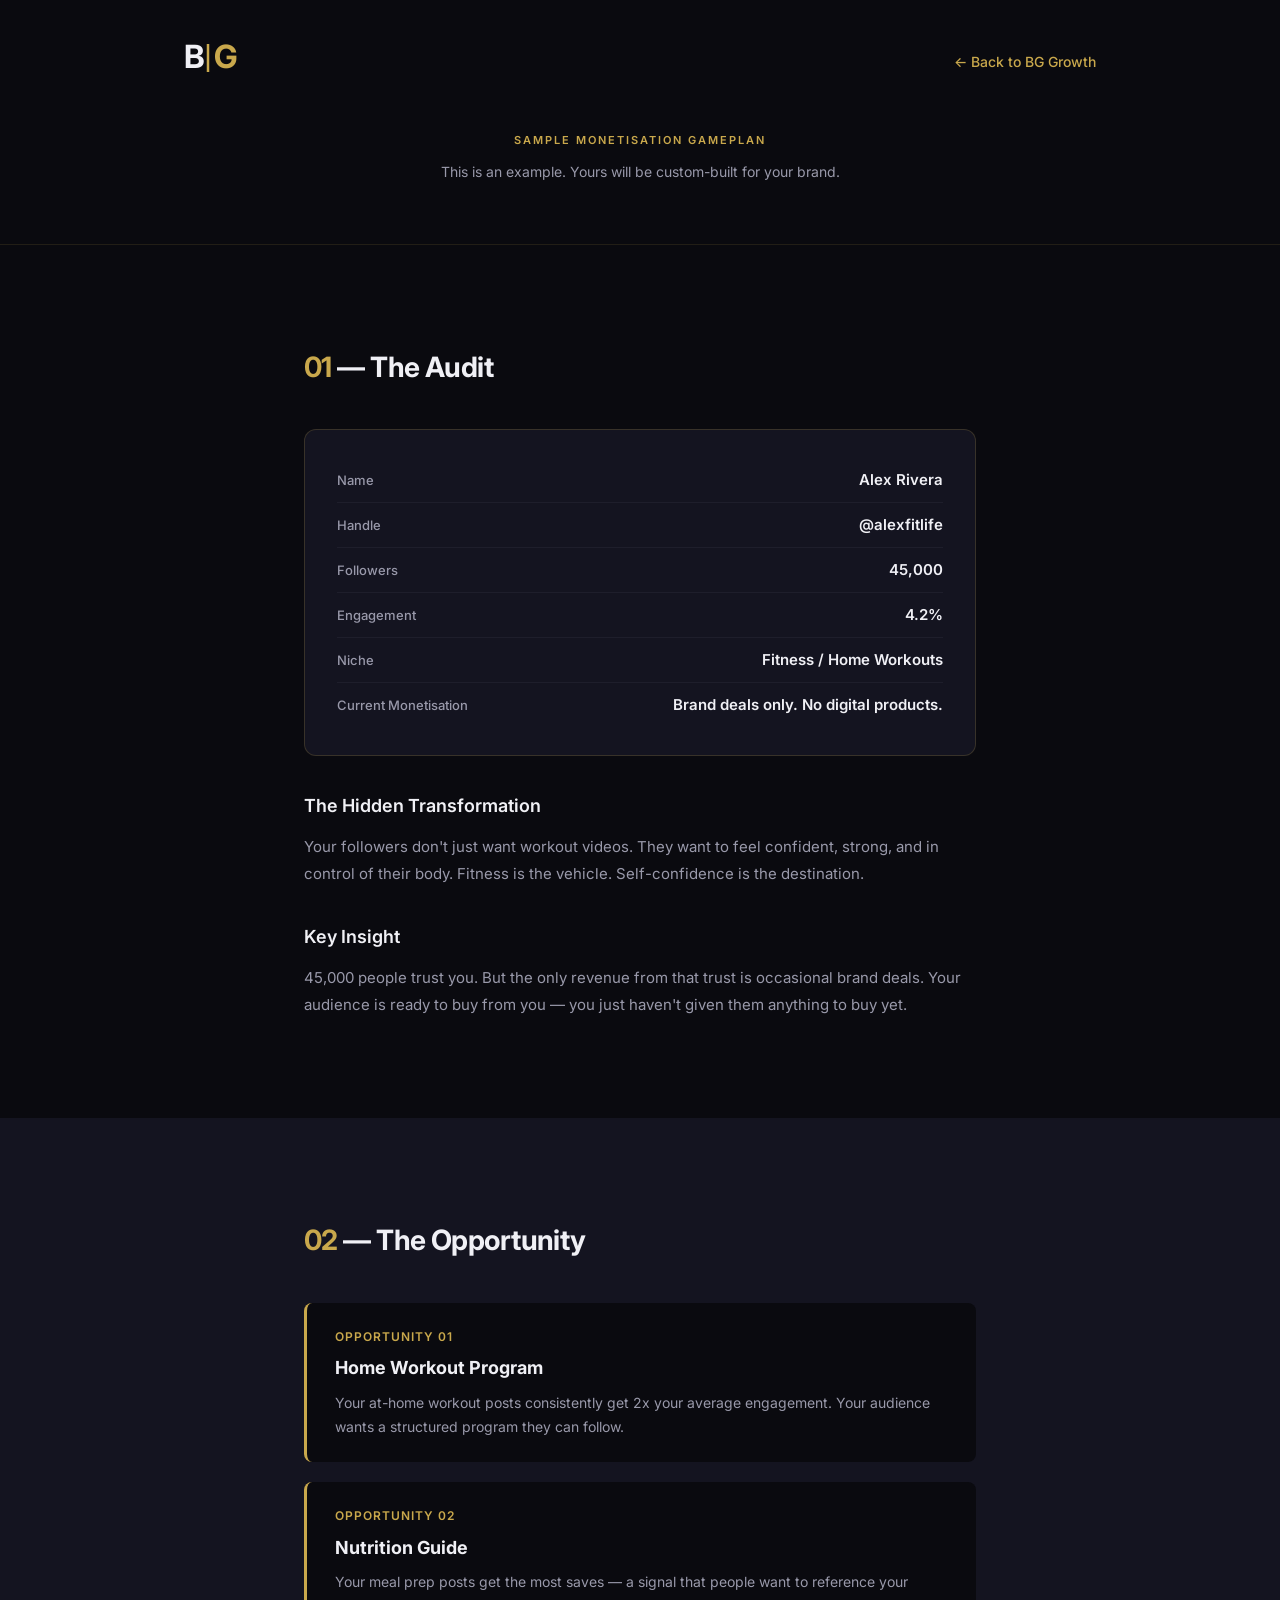
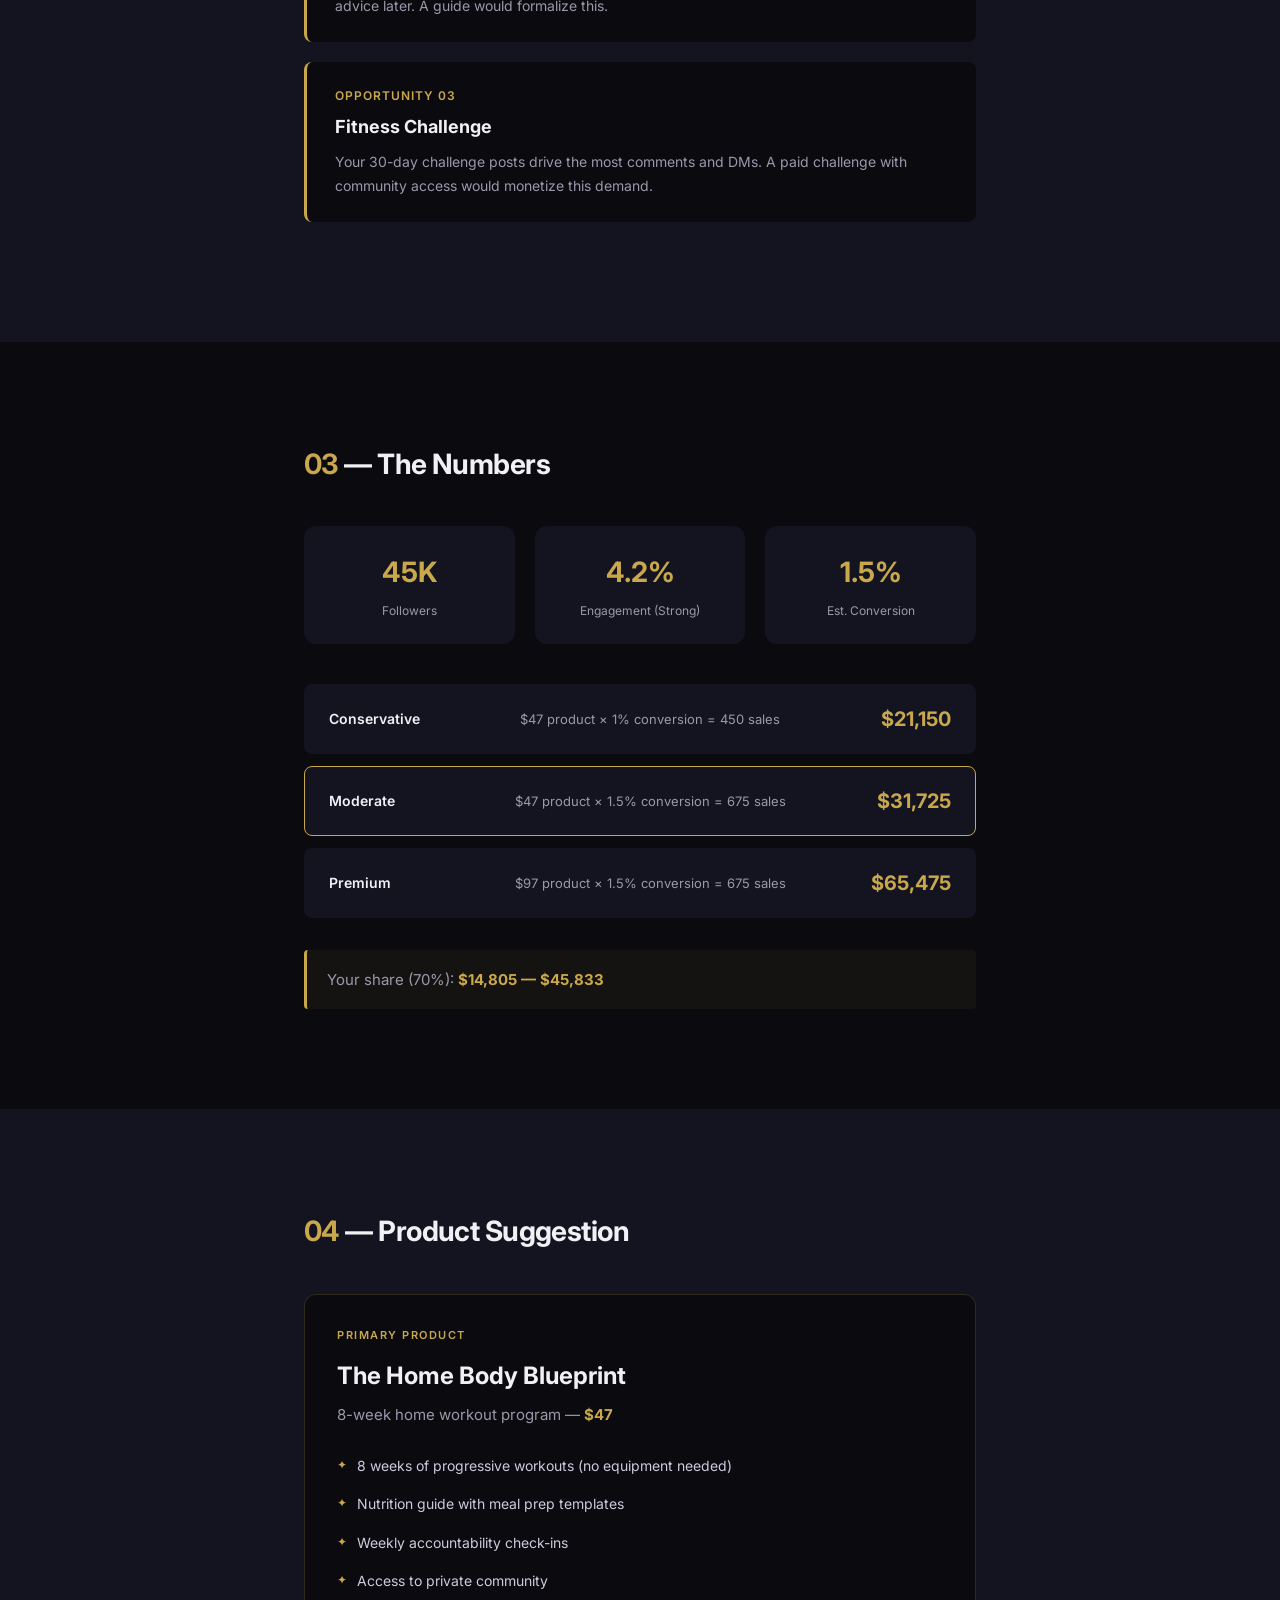
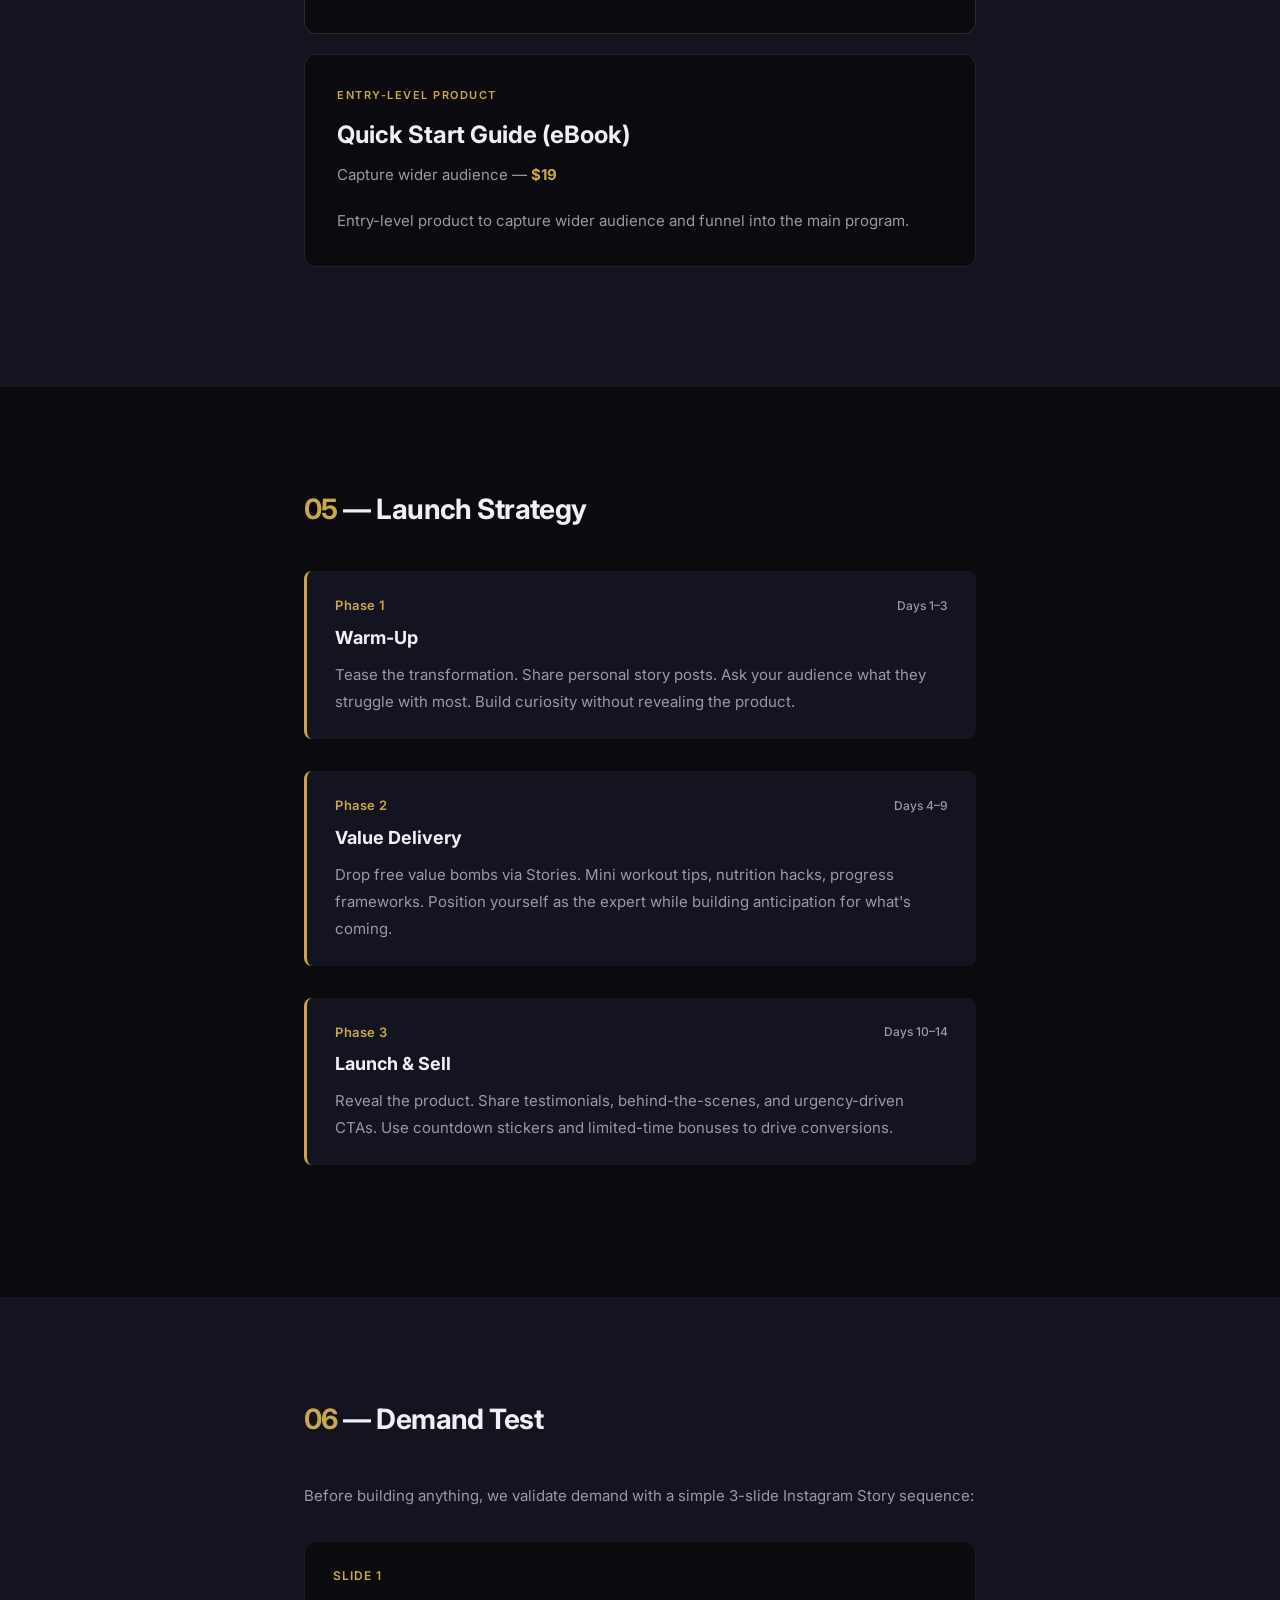
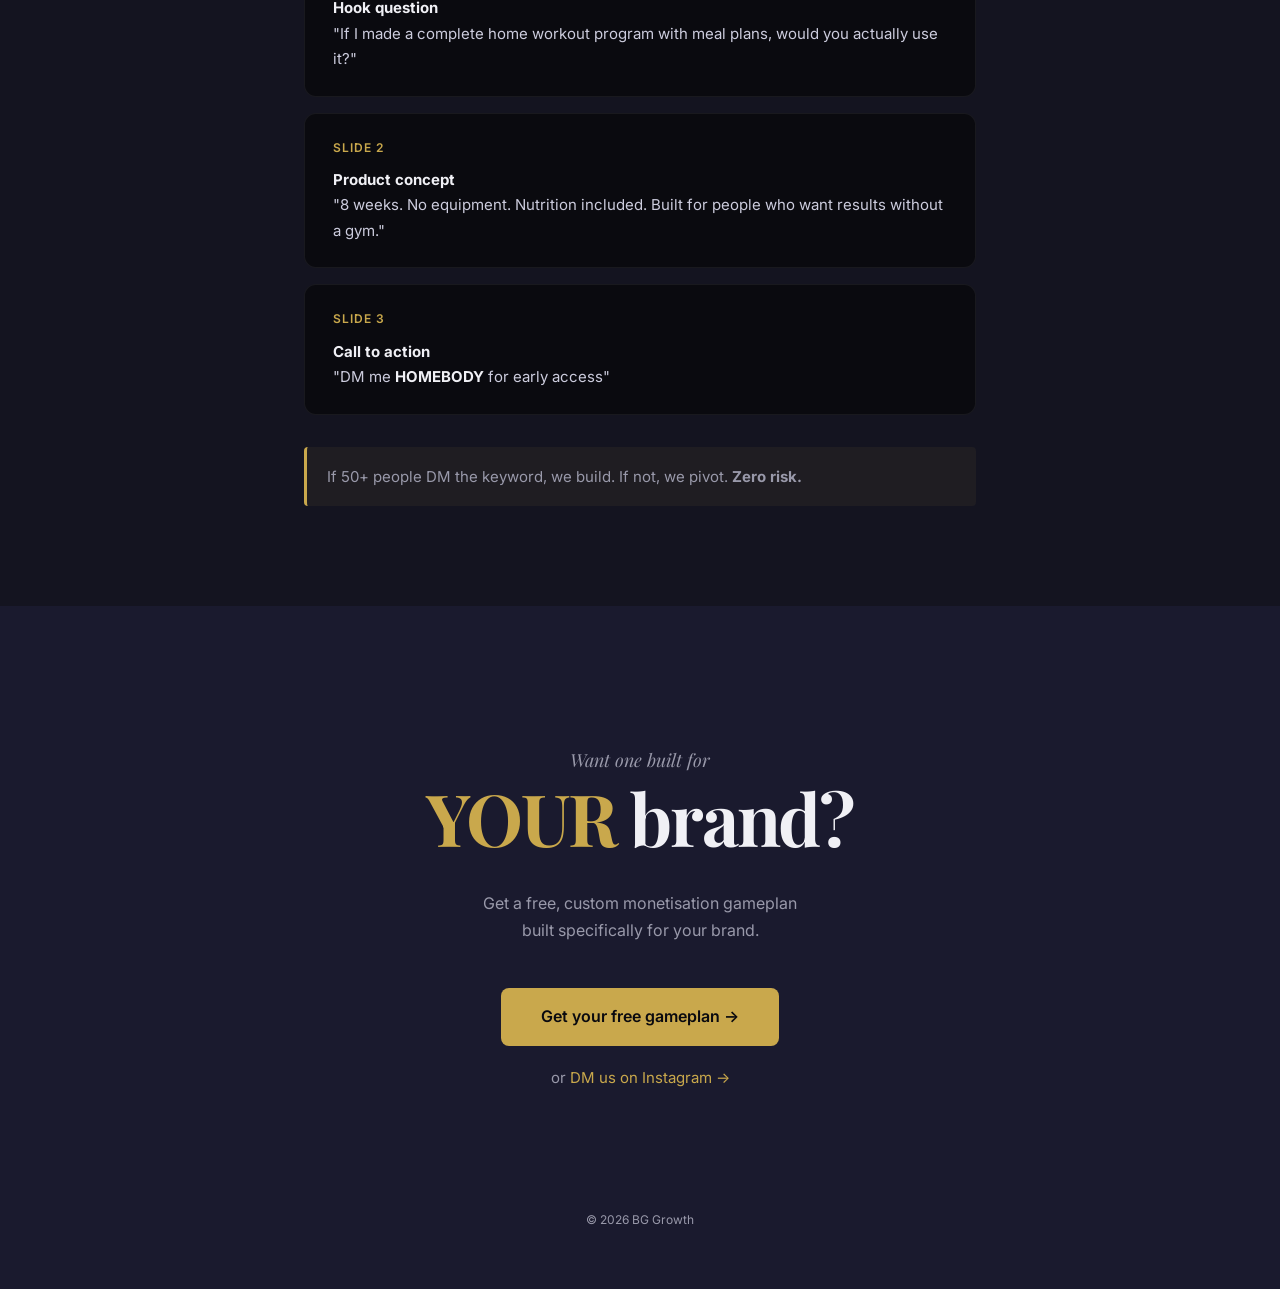
==== sample.html @ f201f413 "add sample gameplan page" ====
<!DOCTYPE html>
<html lang="en">
<head>
  <meta charset="UTF-8">
  <meta name="viewport" content="width=device-width, initial-scale=1.0">
  <meta name="description" content="Sample Monetisation Gameplan by BG Growth. See what a custom gameplan looks like before you request yours.">
  <title>Sample Gameplan — BG Growth</title>
  <link rel="preconnect" href="https://fonts.googleapis.com">
  <link rel="preconnect" href="https://fonts.gstatic.com" crossorigin>
  <link href="https://fonts.googleapis.com/css2?family=Inter:wght@400;500;600;700&family=Playfair+Display:ital,wght@0,400;0,700;1,400&display=swap" rel="stylesheet">
  <link rel="stylesheet" href="style.css">
  <link rel="stylesheet" href="sample.css">
</head>
<body>

  <!-- Header -->
  <header class="gp-header">
    <div class="container gp-header-inner">
      <div class="logo" aria-label="BG Growth logo">
        <svg width="60" height="36" viewBox="0 0 60 36" xmlns="http://www.w3.org/2000/svg">
          <text x="0" y="28" font-family="Inter, sans-serif" font-weight="700" font-size="32" fill="#F0F0F5">B</text>
          <line x1="24" y1="4" x2="24" y2="32" stroke="#C9A84C" stroke-width="2.5"/>
          <text x="30" y="28" font-family="Inter, sans-serif" font-weight="700" font-size="32" fill="#C9A84C">G</text>
        </svg>
      </div>
      <a href="index.html" class="gp-back-link">&larr; Back to BG Growth</a>
    </div>
    <div class="container container--center">
      <p class="gp-label">SAMPLE MONETISATION GAMEPLAN</p>
      <p class="gp-disclaimer">This is an example. Yours will be custom-built for your brand.</p>
    </div>
  </header>

  <!-- Section 1: The Audit -->
  <section class="gp-section">
    <div class="container container--narrow">
      <h2 class="gp-heading fade-in"><span class="gold">01</span> &mdash; The Audit</h2>

      <div class="gp-audit-card fade-in">
        <div class="gp-audit-row"><span class="gp-audit-label">Name</span><span class="gp-audit-value">Alex Rivera</span></div>
        <div class="gp-audit-row"><span class="gp-audit-label">Handle</span><span class="gp-audit-value gold">@alexfitlife</span></div>
        <div class="gp-audit-row"><span class="gp-audit-label">Followers</span><span class="gp-audit-value">45,000</span></div>
        <div class="gp-audit-row"><span class="gp-audit-label">Engagement</span><span class="gp-audit-value">4.2%</span></div>
        <div class="gp-audit-row"><span class="gp-audit-label">Niche</span><span class="gp-audit-value">Fitness / Home Workouts</span></div>
        <div class="gp-audit-row"><span class="gp-audit-label">Current Monetisation</span><span class="gp-audit-value">Brand deals only. No digital products.</span></div>
      </div>

      <h3 class="gp-subheading fade-in">The Hidden Transformation</h3>
      <p class="gp-text fade-in">Your followers don't just want workout videos. They want to feel confident, strong, and in control of their body. Fitness is the vehicle. Self-confidence is the destination.</p>

      <h3 class="gp-subheading fade-in">Key Insight</h3>
      <p class="gp-text fade-in">45,000 people trust you. But the only revenue from that trust is occasional brand deals. Your audience is ready to buy from you &mdash; you just haven't given them anything to buy yet.</p>
    </div>
  </section>

  <!-- Section 2: The Opportunity -->
  <section class="gp-section gp-section--alt">
    <div class="container container--narrow">
      <h2 class="gp-heading fade-in"><span class="gold">02</span> &mdash; The Opportunity</h2>

      <div class="gp-opp-card fade-in">
        <span class="gp-opp-num gold">Opportunity 01</span>
        <h4 class="gp-opp-title">Home Workout Program</h4>
        <p class="gp-opp-desc">Your at-home workout posts consistently get 2x your average engagement. Your audience wants a structured program they can follow.</p>
      </div>

      <div class="gp-opp-card fade-in">
        <span class="gp-opp-num gold">Opportunity 02</span>
        <h4 class="gp-opp-title">Nutrition Guide</h4>
        <p class="gp-opp-desc">Your meal prep posts get the most saves &mdash; a signal that people want to reference your advice later. A guide would formalize this.</p>
      </div>

      <div class="gp-opp-card fade-in">
        <span class="gp-opp-num gold">Opportunity 03</span>
        <h4 class="gp-opp-title">Fitness Challenge</h4>
        <p class="gp-opp-desc">Your 30-day challenge posts drive the most comments and DMs. A paid challenge with community access would monetize this demand.</p>
      </div>
    </div>
  </section>

  <!-- Section 3: The Numbers -->
  <section class="gp-section">
    <div class="container container--narrow">
      <h2 class="gp-heading fade-in"><span class="gold">03</span> &mdash; The Numbers</h2>

      <div class="gp-numbers-summary fade-in">
        <div class="gp-num-item">
          <span class="gp-num-big gold">45K</span>
          <span class="gp-num-label">Followers</span>
        </div>
        <div class="gp-num-item">
          <span class="gp-num-big gold">4.2%</span>
          <span class="gp-num-label">Engagement (Strong)</span>
        </div>
        <div class="gp-num-item">
          <span class="gp-num-big gold">1.5%</span>
          <span class="gp-num-label">Est. Conversion</span>
        </div>
      </div>

      <div class="gp-scenarios fade-in">
        <div class="gp-scenario">
          <span class="gp-scenario-label">Conservative</span>
          <p class="gp-scenario-detail">$47 product &times; 1% conversion = 450 sales</p>
          <span class="gp-scenario-total">$21,150</span>
        </div>
        <div class="gp-scenario gp-scenario--highlight">
          <span class="gp-scenario-label">Moderate</span>
          <p class="gp-scenario-detail">$47 product &times; 1.5% conversion = 675 sales</p>
          <span class="gp-scenario-total">$31,725</span>
        </div>
        <div class="gp-scenario">
          <span class="gp-scenario-label">Premium</span>
          <p class="gp-scenario-detail">$97 product &times; 1.5% conversion = 675 sales</p>
          <span class="gp-scenario-total">$65,475</span>
        </div>
      </div>

      <p class="gp-note fade-in">Your share (70%): <strong class="gold">$14,805 &mdash; $45,833</strong></p>
    </div>
  </section>

  <!-- Section 4: Product Suggestion -->
  <section class="gp-section gp-section--alt">
    <div class="container container--narrow">
      <h2 class="gp-heading fade-in"><span class="gold">04</span> &mdash; Product Suggestion</h2>

      <div class="gp-product-card fade-in">
        <span class="gp-product-tag">PRIMARY PRODUCT</span>
        <h3 class="gp-product-name">The Home Body Blueprint</h3>
        <p class="gp-product-meta">8-week home workout program &mdash; <strong class="gold">$47</strong></p>
        <ul class="gp-product-list">
          <li>8 weeks of progressive workouts (no equipment needed)</li>
          <li>Nutrition guide with meal prep templates</li>
          <li>Weekly accountability check-ins</li>
          <li>Access to private community</li>
        </ul>
      </div>

      <div class="gp-product-card gp-product-card--secondary fade-in">
        <span class="gp-product-tag">ENTRY-LEVEL PRODUCT</span>
        <h3 class="gp-product-name">Quick Start Guide (eBook)</h3>
        <p class="gp-product-meta">Capture wider audience &mdash; <strong class="gold">$19</strong></p>
        <p class="gp-text" style="margin-top:8px;">Entry-level product to capture wider audience and funnel into the main program.</p>
      </div>
    </div>
  </section>

  <!-- Section 5: Launch Strategy -->
  <section class="gp-section">
    <div class="container container--narrow">
      <h2 class="gp-heading fade-in"><span class="gold">05</span> &mdash; Launch Strategy</h2>

      <div class="gp-phase fade-in">
        <div class="gp-phase-header">
          <span class="gp-phase-num gold">Phase 1</span>
          <span class="gp-phase-days">Days 1&ndash;3</span>
        </div>
        <h4 class="gp-phase-title">Warm-Up</h4>
        <p class="gp-text">Tease the transformation. Share personal story posts. Ask your audience what they struggle with most. Build curiosity without revealing the product.</p>
      </div>

      <div class="gp-phase fade-in">
        <div class="gp-phase-header">
          <span class="gp-phase-num gold">Phase 2</span>
          <span class="gp-phase-days">Days 4&ndash;9</span>
        </div>
        <h4 class="gp-phase-title">Value Delivery</h4>
        <p class="gp-text">Drop free value bombs via Stories. Mini workout tips, nutrition hacks, progress frameworks. Position yourself as the expert while building anticipation for what's coming.</p>
      </div>

      <div class="gp-phase fade-in">
        <div class="gp-phase-header">
          <span class="gp-phase-num gold">Phase 3</span>
          <span class="gp-phase-days">Days 10&ndash;14</span>
        </div>
        <h4 class="gp-phase-title">Launch &amp; Sell</h4>
        <p class="gp-text">Reveal the product. Share testimonials, behind-the-scenes, and urgency-driven CTAs. Use countdown stickers and limited-time bonuses to drive conversions.</p>
      </div>
    </div>
  </section>

  <!-- Section 6: Demand Test -->
  <section class="gp-section gp-section--alt">
    <div class="container container--narrow">
      <h2 class="gp-heading fade-in"><span class="gold">06</span> &mdash; Demand Test</h2>

      <p class="gp-text fade-in" style="margin-bottom:32px;">Before building anything, we validate demand with a simple 3-slide Instagram Story sequence:</p>

      <div class="gp-slides fade-in">
        <div class="gp-slide">
          <span class="gp-slide-num gold">Slide 1</span>
          <p class="gp-slide-text"><strong>Hook question</strong><br>"If I made a complete home workout program with meal plans, would you actually use it?"</p>
        </div>
        <div class="gp-slide">
          <span class="gp-slide-num gold">Slide 2</span>
          <p class="gp-slide-text"><strong>Product concept</strong><br>"8 weeks. No equipment. Nutrition included. Built for people who want results without a gym."</p>
        </div>
        <div class="gp-slide">
          <span class="gp-slide-num gold">Slide 3</span>
          <p class="gp-slide-text"><strong>Call to action</strong><br>"DM me <strong class="gold">HOMEBODY</strong> for early access"</p>
        </div>
      </div>

      <p class="gp-note fade-in">If 50+ people DM the keyword, we build. If not, we pivot. <strong>Zero risk.</strong></p>
    </div>
  </section>

  <!-- Footer CTA -->
  <section class="final-cta" id="cta">
    <div class="container container--center">
      <p class="final-lead fade-in">Want one built for</p>
      <h2 class="final-headline fade-in"><span class="gold">YOUR</span> brand?</h2>
      <p class="final-sub fade-in">Get a free, custom monetisation gameplan<br>built specifically for your brand.</p>
      <a href="mailto:boss.growth67@gmail.com?subject=I%20want%20my%20free%20gameplan" class="btn fade-in">Get your free gameplan &rarr;</a>
      <p class="final-dm fade-in">or <a href="https://instagram.com/boss_growth67" target="_blank" rel="noopener">DM us on Instagram &rarr;</a></p>
      <footer class="footer">
        <p>&copy; 2026 BG Growth</p>
      </footer>
    </div>
  </section>

  <script src="script.js"></script>
</body>
</html>
---- style.css ----
/* ===== Reset & Base ===== */
*, *::before, *::after {
  margin: 0;
  padding: 0;
  box-sizing: border-box;
}

html {
  scroll-behavior: smooth;
  -webkit-text-size-adjust: 100%;
}

body {
  font-family: 'Inter', sans-serif;
  background: #0A0A0F;
  color: #F0F0F5;
  line-height: 1.6;
  -webkit-font-smoothing: antialiased;
  -moz-osx-font-smoothing: grayscale;
}

a {
  text-decoration: none;
  color: inherit;
}

ul {
  list-style: none;
}

/* ===== Serif heading font ===== */
.serif {
  font-family: 'Playfair Display', Georgia, 'Times New Roman', serif;
}

/* ===== Utility ===== */
.gold {
  color: #C9A84C;
}

.text-white {
  color: #F0F0F5;
}

.dim {
  color: #9999AA;
}

/* ===== Layout ===== */
.container {
  width: 100%;
  max-width: 960px;
  margin: 0 auto;
  padding: 0 24px;
}

.container--wide {
  max-width: 800px;
}

.container--narrow {
  max-width: 720px;
}

.container--center {
  text-align: center;
}

/* ===== Shared: Small label ===== */
.small-label {
  font-size: 13px;
  font-weight: 600;
  letter-spacing: 0.12em;
  text-transform: uppercase;
  color: #C9A84C;
  margin-bottom: 20px;
}

.small-label--center {
  text-align: center;
}

/* ===== Fade-in animation ===== */
.fade-in {
  opacity: 0;
  transform: translateY(18px);
  transition: opacity 0.65s ease, transform 0.65s ease;
}

.fade-in.visible {
  opacity: 1;
  transform: translateY(0);
}

/* Stagger siblings */
.fade-in:nth-child(2) { transition-delay: 0.07s; }
.fade-in:nth-child(3) { transition-delay: 0.14s; }
.fade-in:nth-child(4) { transition-delay: 0.21s; }
.fade-in:nth-child(5) { transition-delay: 0.28s; }
.fade-in:nth-child(6) { transition-delay: 0.35s; }
.fade-in:nth-child(7) { transition-delay: 0.42s; }

/* ===== Button ===== */
.btn {
  display: inline-block;
  background: #C9A84C;
  color: #0A0A0F;
  font-family: 'Inter', sans-serif;
  font-weight: 600;
  font-size: 16px;
  padding: 16px 40px;
  border-radius: 8px;
  transition: background 0.25s ease, transform 0.2s ease;
  cursor: pointer;
  border: none;
}

.btn:hover {
  background: #d4b65e;
  transform: translateY(-1px);
}

/* ========================================
   Section 1: Hero
   ======================================== */
.hero {
  background: #0A0A0F;
  padding: 60px 0 100px;
  min-height: 100svh;
  display: flex;
  align-items: center;
}

.logo {
  margin-bottom: 64px;
}

.hero-lead {
  font-family: 'Playfair Display', Georgia, serif;
  font-weight: 400;
  font-style: italic;
  font-size: 20px;
  color: #9999AA;
  margin-bottom: 4px;
  letter-spacing: 0.01em;
}

.hero-big {
  font-family: 'Playfair Display', Georgia, serif;
  font-weight: 700;
  font-size: clamp(72px, 12vw, 120px);
  line-height: 0.95;
  letter-spacing: -0.03em;
  margin-bottom: 48px;
}

.hero-sub {
  margin-bottom: 48px;
}

.hero-sub p {
  font-weight: 400;
  font-size: 17px;
  color: #9999AA;
  line-height: 2.2;
}

.hero-sub-highlight {
  display: flex;
  align-items: baseline;
  gap: 8px;
  margin-top: 4px;
}

.big-inline {
  font-family: 'Playfair Display', Georgia, serif;
  font-weight: 700;
  font-size: 44px;
  letter-spacing: -0.02em;
  line-height: 1;
}

.hero .btn {
  margin-bottom: 16px;
}

.hero-note {
  font-size: 13px;
  color: #9999AA;
  letter-spacing: 0.02em;
}

@media (max-width: 640px) {
  .hero {
    padding: 36px 0 60px;
  }
  .hero-lead {
    font-size: 15px;
  }
  .hero-big {
    margin-bottom: 36px;
  }
  .big-inline {
    font-size: 32px;
  }
}

/* ========================================
   Section 2: The Problem
   ======================================== */
.problem {
  background: #0A0A0F;
  padding: 140px 0;
}

.problem-lines {
  margin-top: 8px;
}

.problem-lines p {
  font-size: 17px;
  line-height: 2.4;
  max-width: 640px;
}

.problem-lines strong {
  font-weight: 600;
}

.problem-big {
  font-family: 'Playfair Display', Georgia, serif;
  font-size: clamp(28px, 4.5vw, 42px);
  font-weight: 700;
  color: #F0F0F5;
  line-height: 1.3;
  margin: 36px 0;
  letter-spacing: -0.01em;
}

.problem-punchline {
  margin-top: 40px;
}

.problem-punchline p {
  font-size: 17px;
  line-height: 2.2;
  color: #CCCCDD;
  max-width: 640px;
}

.problem-punchline strong {
  font-weight: 700;
}

.gold-line {
  width: 60px;
  height: 2px;
  background: #C9A84C;
  margin-top: 56px;
}

@media (max-width: 640px) {
  .problem {
    padding: 80px 0;
  }
}

/* ========================================
   Section 3: How It Works
   ======================================== */
.how {
  background: #141420;
  padding: 140px 0;
}

.steps {
  display: flex;
  flex-direction: column;
  gap: 80px;
  margin-top: 48px;
}

.step {
  display: grid;
  grid-template-columns: auto 1fr;
  gap: 40px;
  align-items: start;
}

.step-num {
  font-family: 'Playfair Display', Georgia, serif;
  font-weight: 700;
  font-size: clamp(80px, 14vw, 128px);
  color: #C9A84C;
  line-height: 0.85;
  letter-spacing: -0.05em;
  opacity: 0.3;
}

.step-content {
  padding-top: 12px;
  max-width: 480px;
}

.step-title {
  font-family: 'Playfair Display', Georgia, serif;
  font-weight: 700;
  font-size: clamp(22px, 3vw, 28px);
  margin-bottom: 16px;
  color: #F0F0F5;
  line-height: 1.25;
  letter-spacing: 0;
}

.step-desc {
  font-size: 15px;
  color: #9999AA;
  line-height: 1.75;
}

/* 70% highlight */
.how-highlight {
  display: flex;
  align-items: center;
  gap: 32px;
  margin-top: 96px;
  padding-top: 56px;
  border-top: 1px solid rgba(201, 168, 76, 0.12);
}

.highlight-block {
  display: flex;
  flex-direction: column;
  align-items: flex-start;
  flex-shrink: 0;
}

.highlight-big {
  font-family: 'Playfair Display', Georgia, serif;
  font-weight: 700;
  font-size: clamp(64px, 10vw, 96px);
  color: #C9A84C;
  line-height: 0.9;
  letter-spacing: -0.03em;
}

.highlight-label {
  font-size: 14px;
  font-weight: 600;
  text-transform: uppercase;
  letter-spacing: 0.1em;
  color: #C9A84C;
  opacity: 0.6;
  margin-top: 4px;
}

.highlight-detail {
  max-width: 320px;
}

.highlight-detail p {
  font-size: 16px;
  color: #9999AA;
  line-height: 1.7;
}

@media (max-width: 640px) {
  .how {
    padding: 80px 0;
  }
  .steps {
    gap: 56px;
  }
  .step {
    grid-template-columns: 1fr;
    gap: 8px;
  }
  .step-num {
    opacity: 0.2;
  }
  .step-content {
    padding-top: 0;
  }
  .how-highlight {
    flex-direction: column;
    gap: 16px;
    align-items: flex-start;
    margin-top: 64px;
    padding-top: 40px;
  }
}

/* ========================================
   Section 4: What You Get
   ======================================== */
.offer {
  background: #0A0A0F;
  padding: 140px 0;
}

.offer-heading {
  font-family: 'Playfair Display', Georgia, serif;
  font-weight: 700;
  font-size: clamp(28px, 4.5vw, 42px);
  line-height: 1.25;
  letter-spacing: -0.01em;
  margin-bottom: 56px;
}

.offer-grid {
  display: grid;
  grid-template-columns: 1fr 1fr;
  gap: 40px 56px;
}

.offer-item {
  display: flex;
  flex-direction: column;
  gap: 6px;
}

.offer-num {
  font-family: 'Playfair Display', Georgia, serif;
  font-weight: 400;
  font-size: 32px;
  letter-spacing: -0.02em;
  line-height: 1;
  opacity: 0.35;
  margin-bottom: 4px;
}

.offer-item-title {
  display: block;
  font-weight: 600;
  font-size: 17px;
  color: #F0F0F5;
}

.offer-item-desc {
  display: block;
  font-size: 14px;
  color: #9999AA;
  line-height: 1.5;
}

.offer-note {
  font-family: 'Playfair Display', Georgia, serif;
  margin-top: 56px;
  font-style: italic;
  font-size: 16px;
  color: #9999AA;
}

@media (max-width: 640px) {
  .offer {
    padding: 80px 0;
  }
  .offer-grid {
    grid-template-columns: 1fr;
    gap: 32px;
  }
}

/* ========================================
   Section 4.5: Sample Gameplan
   ======================================== */
.sample {
  background: #1A1A2E;
  padding: 140px 0;
}

.sample-heading {
  font-family: 'Inter', sans-serif;
  font-weight: 700;
  font-size: 32px;
  color: #F0F0F5;
  margin-bottom: 12px;
}

.sample-sub {
  font-family: 'Inter', sans-serif;
  font-weight: 400;
  font-size: 16px;
  color: #CCCCDD;
  margin-bottom: 48px;
}

.sample-card {
  background: #0A0A0F;
  border: 1px solid #C9A84C;
  border-radius: 12px;
  padding: 40px;
  max-width: 400px;
  margin: 0 auto 48px;
  box-shadow: 0 20px 60px rgba(0, 0, 0, 0.5);
  transition: transform 0.3s ease;
}

.sample-card:hover {
  transform: scale(1.02);
}

.sample-card-label {
  display: block;
  font-family: 'Inter', sans-serif;
  font-weight: 600;
  font-size: 11px;
  color: #C9A84C;
  letter-spacing: 2px;
  text-align: center;
}

.sample-card-line {
  width: 60px;
  height: 1px;
  background: #C9A84C;
  margin: 16px auto;
}

.sample-card-name {
  font-family: 'Inter', sans-serif;
  font-weight: 700;
  font-size: 28px;
  color: #F0F0F5;
  text-align: center;
  margin-bottom: 4px;
}

.sample-card-handle {
  font-family: 'Inter', sans-serif;
  font-weight: 400;
  font-size: 16px;
  color: #C9A84C;
  text-align: center;
  margin-bottom: 32px;
}

.sample-card-stats {
  display: flex;
  justify-content: space-between;
}

.sample-stat {
  display: flex;
  flex-direction: column;
  align-items: center;
}

.sample-stat-num {
  font-family: 'Inter', sans-serif;
  font-weight: 700;
  font-size: 22px;
  color: #C9A84C;
}

.sample-stat-label {
  font-family: 'Inter', sans-serif;
  font-weight: 400;
  font-size: 10px;
  color: #9999AA;
  margin-top: 4px;
}

.sample-list {
  max-width: 400px;
  margin: 0 auto;
  text-align: left;
}

.sample-list-heading {
  font-family: 'Inter', sans-serif;
  font-weight: 600;
  font-size: 18px;
  color: #F0F0F5;
  margin-bottom: 12px;
}

.sample-list-item {
  font-family: 'Inter', sans-serif;
  font-weight: 400;
  font-size: 14px;
  color: #CCCCDD;
  line-height: 2.0;
}

@media (max-width: 640px) {
  .sample {
    padding: 80px 0;
  }
  .sample-card {
    max-width: 100%;
  }
}

/* ========================================
   Section 5: FAQ
   ======================================== */
.faq {
  background: #141420;
  padding: 140px 0;
}

.faq-heading {
  font-family: 'Playfair Display', Georgia, serif;
  font-weight: 700;
  font-size: clamp(28px, 4.5vw, 42px);
  line-height: 1.25;
  letter-spacing: -0.01em;
  text-align: center;
  margin-bottom: 8px;
}

.accordion {
  margin-top: 48px;
}

.accordion-item {
  border-bottom: 1px solid rgba(153, 153, 170, 0.12);
}

.accordion-item:first-child {
  border-top: 1px solid rgba(153, 153, 170, 0.12);
}

.accordion-trigger {
  width: 100%;
  display: flex;
  justify-content: space-between;
  align-items: center;
  background: none;
  border: none;
  color: #F0F0F5;
  font-family: 'Inter', sans-serif;
  font-size: 17px;
  font-weight: 600;
  padding: 28px 0;
  cursor: pointer;
  text-align: left;
  gap: 16px;
}

.accordion-icon {
  color: #C9A84C;
  font-size: 22px;
  font-weight: 400;
  flex-shrink: 0;
  transition: transform 0.3s ease;
}

.accordion-trigger[aria-expanded="true"] .accordion-icon {
  transform: rotate(45deg);
}

.accordion-panel {
  overflow: hidden;
  transition: max-height 0.35s ease, padding 0.35s ease;
  max-height: 0;
  padding-bottom: 0;
}

.accordion-panel[hidden] {
  display: block;
  max-height: 0;
  padding-bottom: 0;
}

.accordion-panel.open {
  max-height: 200px;
  padding-bottom: 24px;
}

.accordion-panel p {
  color: #9999AA;
  font-size: 15px;
  line-height: 1.8;
}

@media (max-width: 640px) {
  .faq {
    padding: 80px 0;
  }
}

/* ========================================
   Section 6: Final CTA
   ======================================== */
.final-cta {
  background: #1A1A2E;
  padding: 140px 0 60px;
}

.final-lead {
  font-family: 'Playfair Display', Georgia, serif;
  font-style: italic;
  font-size: 18px;
  color: #9999AA;
  margin-bottom: 4px;
}

.final-headline {
  font-family: 'Playfair Display', Georgia, serif;
  font-weight: 700;
  font-size: clamp(40px, 7vw, 72px);
  line-height: 1.1;
  letter-spacing: -0.03em;
  max-width: 640px;
  margin: 0 auto 32px;
}

.final-sub {
  font-size: 16px;
  color: #9999AA;
  margin-bottom: 44px;
  line-height: 1.7;
}

.final-cta .btn {
  margin-bottom: 20px;
}

.final-dm {
  font-size: 15px;
  color: #9999AA;
  margin-bottom: 120px;
}

.final-dm a {
  color: #C9A84C;
  transition: color 0.2s ease;
}

.final-dm a:hover {
  color: #d4b65e;
}

.footer p {
  font-size: 12px;
  color: #9999AA;
}

@media (max-width: 640px) {
  .final-cta {
    padding: 80px 0 40px;
  }
  .final-dm {
    margin-bottom: 64px;
  }
}
---- sample.css ----
/* ========================================
   Sample Gameplan Page Styles
   ======================================== */

/* ===== Header ===== */
.gp-header {
  background: #0A0A0F;
  padding: 40px 0 60px;
  border-bottom: 1px solid rgba(201, 168, 76, 0.12);
}

.gp-header .logo {
  margin-bottom: 0;
}

.gp-header-inner {
  display: flex;
  justify-content: space-between;
  align-items: center;
  margin-bottom: 48px;
}

.gp-back-link {
  font-size: 14px;
  font-weight: 500;
  color: #C9A84C;
  transition: color 0.2s ease;
}

.gp-back-link:hover {
  color: #d4b65e;
}

.gp-label {
  font-family: 'Inter', sans-serif;
  font-weight: 600;
  font-size: 11px;
  color: #C9A84C;
  letter-spacing: 2px;
  margin-bottom: 12px;
}

.gp-disclaimer {
  font-family: 'Inter', sans-serif;
  font-weight: 400;
  font-size: 14px;
  color: #9999AA;
}

/* ===== Sections ===== */
.gp-section {
  background: #0A0A0F;
  padding: 100px 0;
}

.gp-section--alt {
  background: #141420;
}

.gp-heading {
  font-family: 'Inter', sans-serif;
  font-weight: 700;
  font-size: 28px;
  color: #F0F0F5;
  margin-bottom: 40px;
  letter-spacing: -0.02em;
}

.gp-subheading {
  font-family: 'Inter', sans-serif;
  font-weight: 600;
  font-size: 18px;
  color: #F0F0F5;
  margin-top: 36px;
  margin-bottom: 12px;
}

.gp-text {
  font-size: 15px;
  color: #9999AA;
  line-height: 1.8;
}

.gp-note {
  font-size: 15px;
  color: #9999AA;
  line-height: 1.8;
  margin-top: 32px;
  padding: 16px 20px;
  background: rgba(201, 168, 76, 0.06);
  border-left: 3px solid #C9A84C;
  border-radius: 4px;
}

/* ===== Audit Card ===== */
.gp-audit-card {
  background: #141420;
  border: 1px solid rgba(201, 168, 76, 0.2);
  border-radius: 12px;
  padding: 28px 32px;
  margin-bottom: 8px;
}

.gp-section--alt .gp-audit-card {
  background: #0A0A0F;
}

.gp-audit-row {
  display: flex;
  justify-content: space-between;
  align-items: baseline;
  padding: 10px 0;
  border-bottom: 1px solid rgba(153, 153, 170, 0.08);
}

.gp-audit-row:last-child {
  border-bottom: none;
}

.gp-audit-label {
  font-size: 13px;
  font-weight: 500;
  color: #9999AA;
  flex-shrink: 0;
  margin-right: 16px;
}

.gp-audit-value {
  font-size: 15px;
  font-weight: 600;
  color: #F0F0F5;
  text-align: right;
}

/* ===== Opportunity Cards ===== */
.gp-opp-card {
  background: #0A0A0F;
  border-left: 3px solid #C9A84C;
  border-radius: 8px;
  padding: 24px 28px;
  margin-bottom: 20px;
}

.gp-section:not(.gp-section--alt) .gp-opp-card {
  background: #141420;
}

.gp-opp-num {
  font-size: 12px;
  font-weight: 600;
  letter-spacing: 1px;
  text-transform: uppercase;
  display: block;
  margin-bottom: 8px;
}

.gp-opp-title {
  font-size: 18px;
  font-weight: 700;
  color: #F0F0F5;
  margin-bottom: 8px;
}

.gp-opp-desc {
  font-size: 14px;
  color: #9999AA;
  line-height: 1.7;
}

/* ===== Numbers ===== */
.gp-numbers-summary {
  display: flex;
  justify-content: space-between;
  gap: 20px;
  margin-bottom: 40px;
}

.gp-num-item {
  display: flex;
  flex-direction: column;
  align-items: center;
  flex: 1;
  background: #141420;
  border-radius: 12px;
  padding: 24px 16px;
}

.gp-section--alt .gp-num-item {
  background: #0A0A0F;
}

.gp-num-big {
  font-family: 'Inter', sans-serif;
  font-weight: 700;
  font-size: 28px;
}

.gp-num-label {
  font-size: 12px;
  color: #9999AA;
  margin-top: 6px;
  text-align: center;
}

.gp-scenarios {
  display: flex;
  flex-direction: column;
  gap: 12px;
}

.gp-scenario {
  display: flex;
  align-items: center;
  justify-content: space-between;
  background: #141420;
  border-radius: 8px;
  padding: 18px 24px;
  border: 1px solid transparent;
}

.gp-section--alt .gp-scenario {
  background: #0A0A0F;
}

.gp-scenario--highlight {
  border-color: #C9A84C;
}

.gp-scenario-label {
  font-size: 14px;
  font-weight: 600;
  color: #F0F0F5;
  min-width: 110px;
}

.gp-scenario-detail {
  font-size: 13px;
  color: #9999AA;
  flex: 1;
  text-align: center;
}

.gp-scenario-total {
  font-size: 20px;
  font-weight: 700;
  color: #C9A84C;
  min-width: 90px;
  text-align: right;
}

/* ===== Product Card ===== */
.gp-product-card {
  background: #0A0A0F;
  border: 1px solid rgba(201, 168, 76, 0.2);
  border-radius: 12px;
  padding: 32px;
  margin-bottom: 20px;
}

.gp-section:not(.gp-section--alt) .gp-product-card {
  background: #141420;
}

.gp-product-card--secondary {
  border-color: rgba(153, 153, 170, 0.15);
}

.gp-product-tag {
  font-size: 11px;
  font-weight: 600;
  letter-spacing: 1.5px;
  color: #C9A84C;
  display: block;
  margin-bottom: 12px;
}

.gp-product-name {
  font-size: 24px;
  font-weight: 700;
  color: #F0F0F5;
  margin-bottom: 8px;
}

.gp-product-meta {
  font-size: 15px;
  color: #9999AA;
  margin-bottom: 20px;
}

.gp-product-list {
  list-style: none;
  padding: 0;
}

.gp-product-list li {
  font-size: 14px;
  color: #CCCCDD;
  padding: 8px 0;
  padding-left: 20px;
  position: relative;
  line-height: 1.6;
}

.gp-product-list li::before {
  content: "\2726";
  color: #C9A84C;
  position: absolute;
  left: 0;
  font-size: 12px;
}

/* ===== Launch Phases ===== */
.gp-phase {
  margin-bottom: 32px;
  padding: 24px 28px;
  background: #141420;
  border-radius: 8px;
  border-left: 3px solid #C9A84C;
}

.gp-section--alt .gp-phase {
  background: #0A0A0F;
}

.gp-phase-header {
  display: flex;
  justify-content: space-between;
  align-items: center;
  margin-bottom: 8px;
}

.gp-phase-num {
  font-size: 13px;
  font-weight: 600;
  letter-spacing: 0.5px;
}

.gp-phase-days {
  font-size: 12px;
  color: #9999AA;
  font-weight: 500;
}

.gp-phase-title {
  font-size: 18px;
  font-weight: 700;
  color: #F0F0F5;
  margin-bottom: 8px;
}

/* ===== Demand Test Slides ===== */
.gp-slides {
  display: flex;
  flex-direction: column;
  gap: 16px;
  margin-bottom: 8px;
}

.gp-slide {
  background: #141420;
  border-radius: 12px;
  padding: 24px 28px;
  border: 1px solid rgba(153, 153, 170, 0.1);
}

.gp-section--alt .gp-slide {
  background: #0A0A0F;
}

.gp-slide-num {
  font-size: 12px;
  font-weight: 600;
  letter-spacing: 1px;
  text-transform: uppercase;
  display: block;
  margin-bottom: 10px;
}

.gp-slide-text {
  font-size: 15px;
  color: #CCCCDD;
  line-height: 1.7;
}

.gp-slide-text strong {
  color: #F0F0F5;
}

/* ===== Responsive ===== */
@media (max-width: 640px) {
  .gp-header {
    padding: 24px 0 40px;
  }

  .gp-header-inner {
    margin-bottom: 32px;
  }

  .gp-section {
    padding: 64px 0;
  }

  .gp-heading {
    font-size: 22px;
  }

  .gp-audit-card {
    padding: 20px;
  }

  .gp-audit-row {
    flex-direction: column;
    gap: 2px;
  }

  .gp-audit-value {
    text-align: left;
  }

  .gp-numbers-summary {
    flex-direction: column;
  }

  .gp-scenario {
    flex-direction: column;
    align-items: flex-start;
    gap: 4px;
    padding: 16px 20px;
  }

  .gp-scenario-detail {
    text-align: left;
  }

  .gp-scenario-total {
    text-align: left;
  }

  .gp-product-card {
    padding: 24px 20px;
  }

  .gp-product-name {
    font-size: 20px;
  }
}
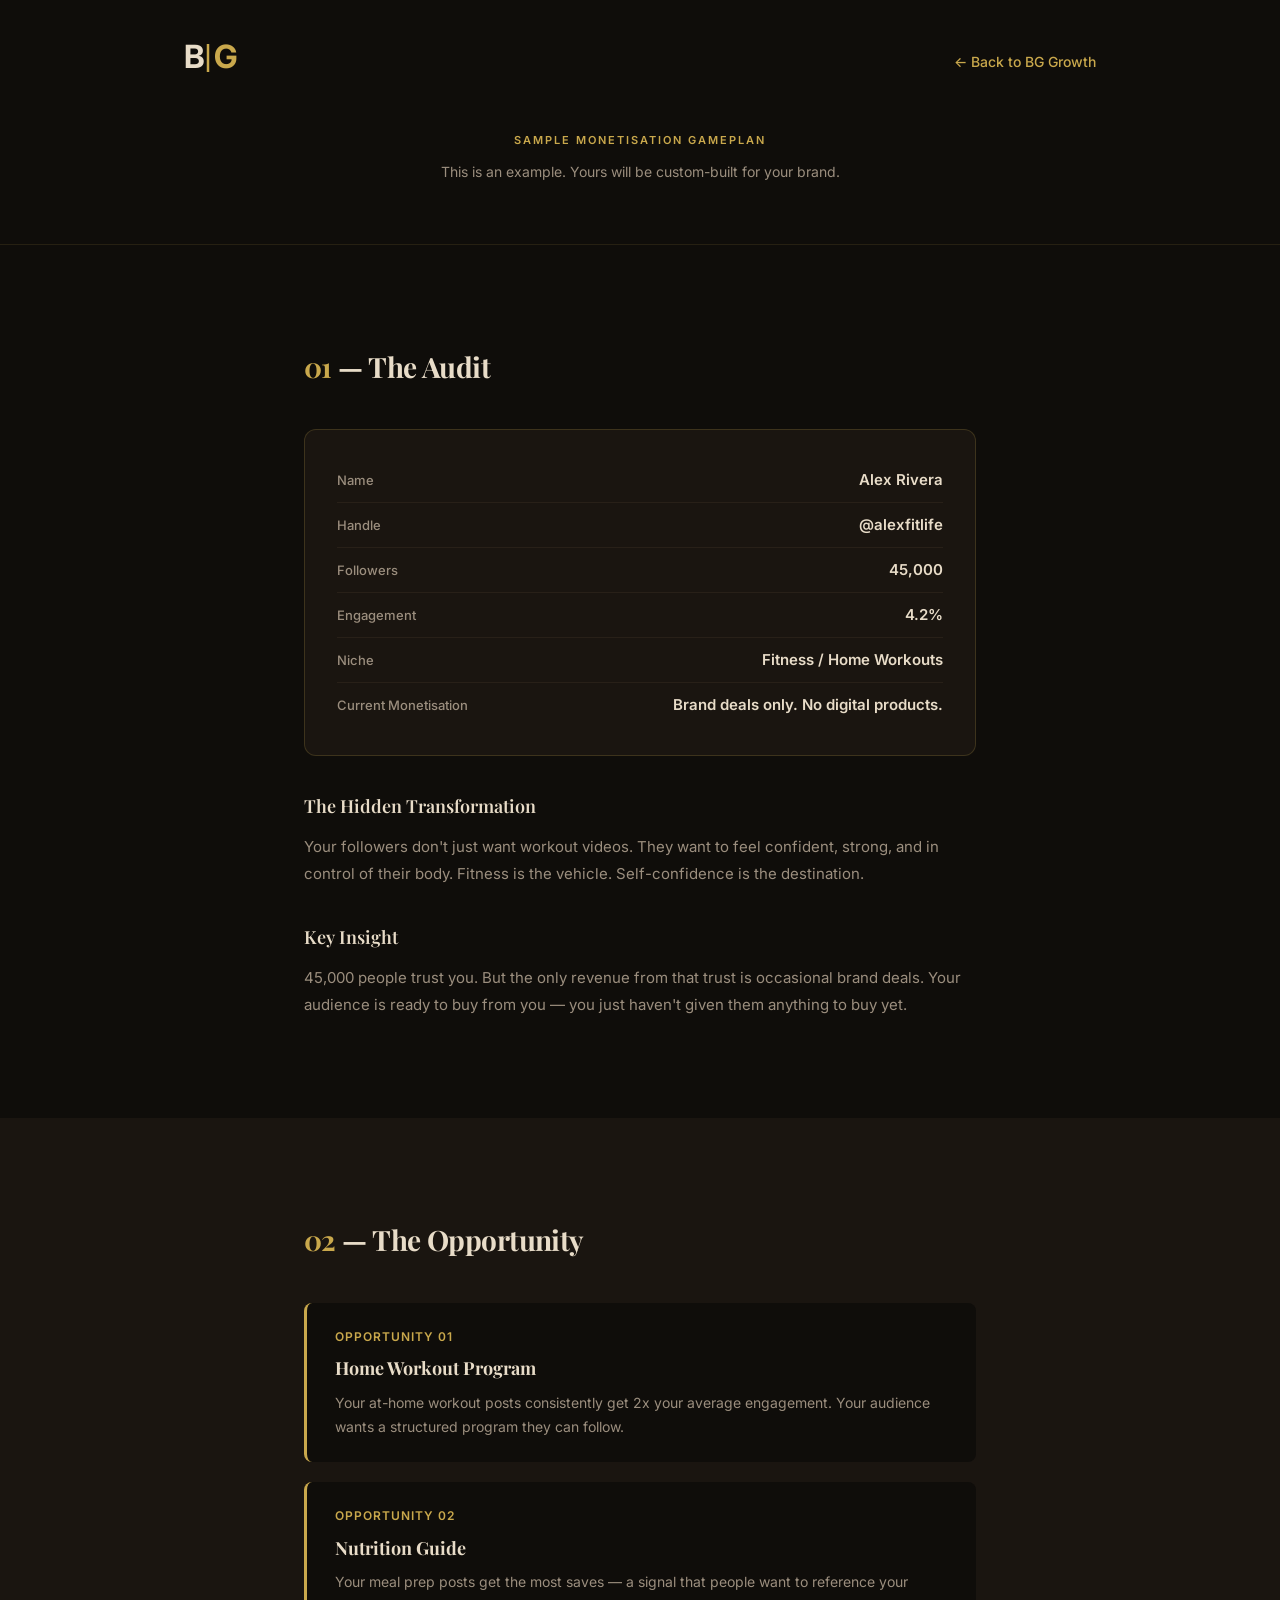
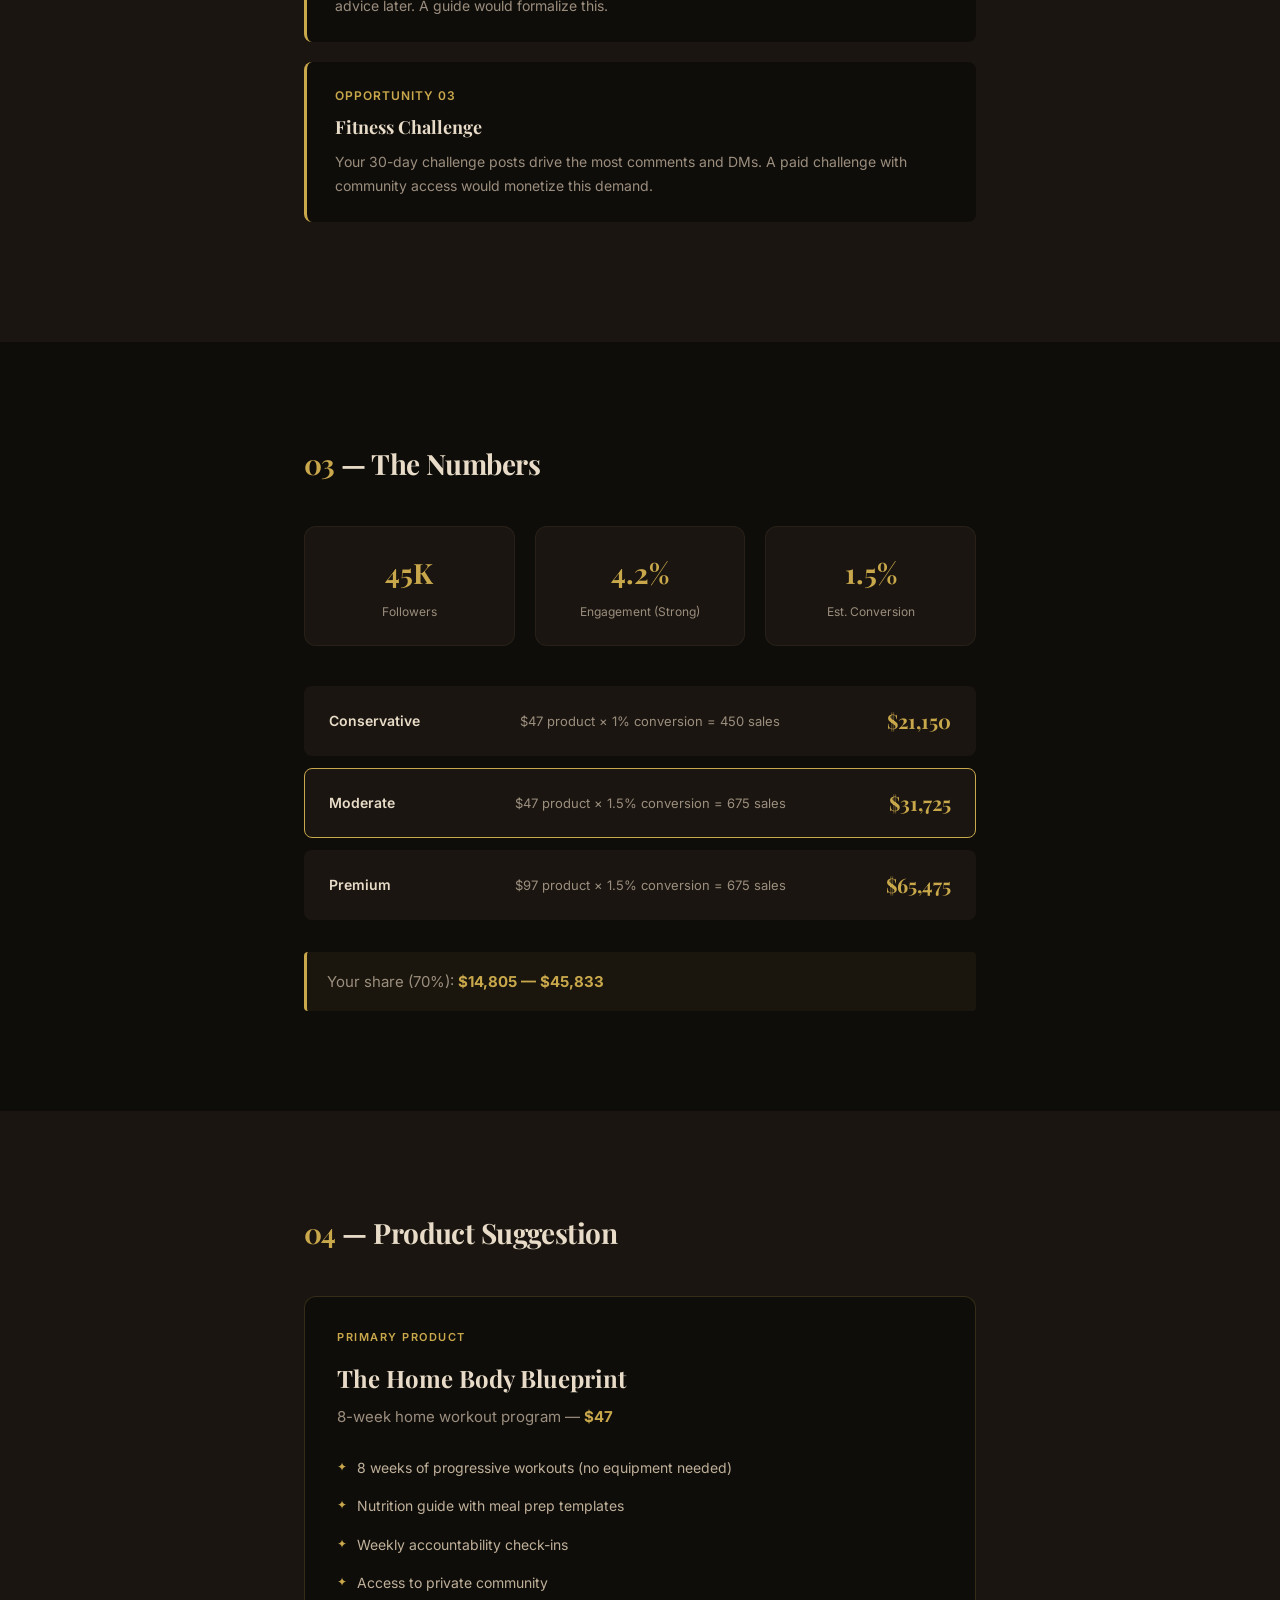
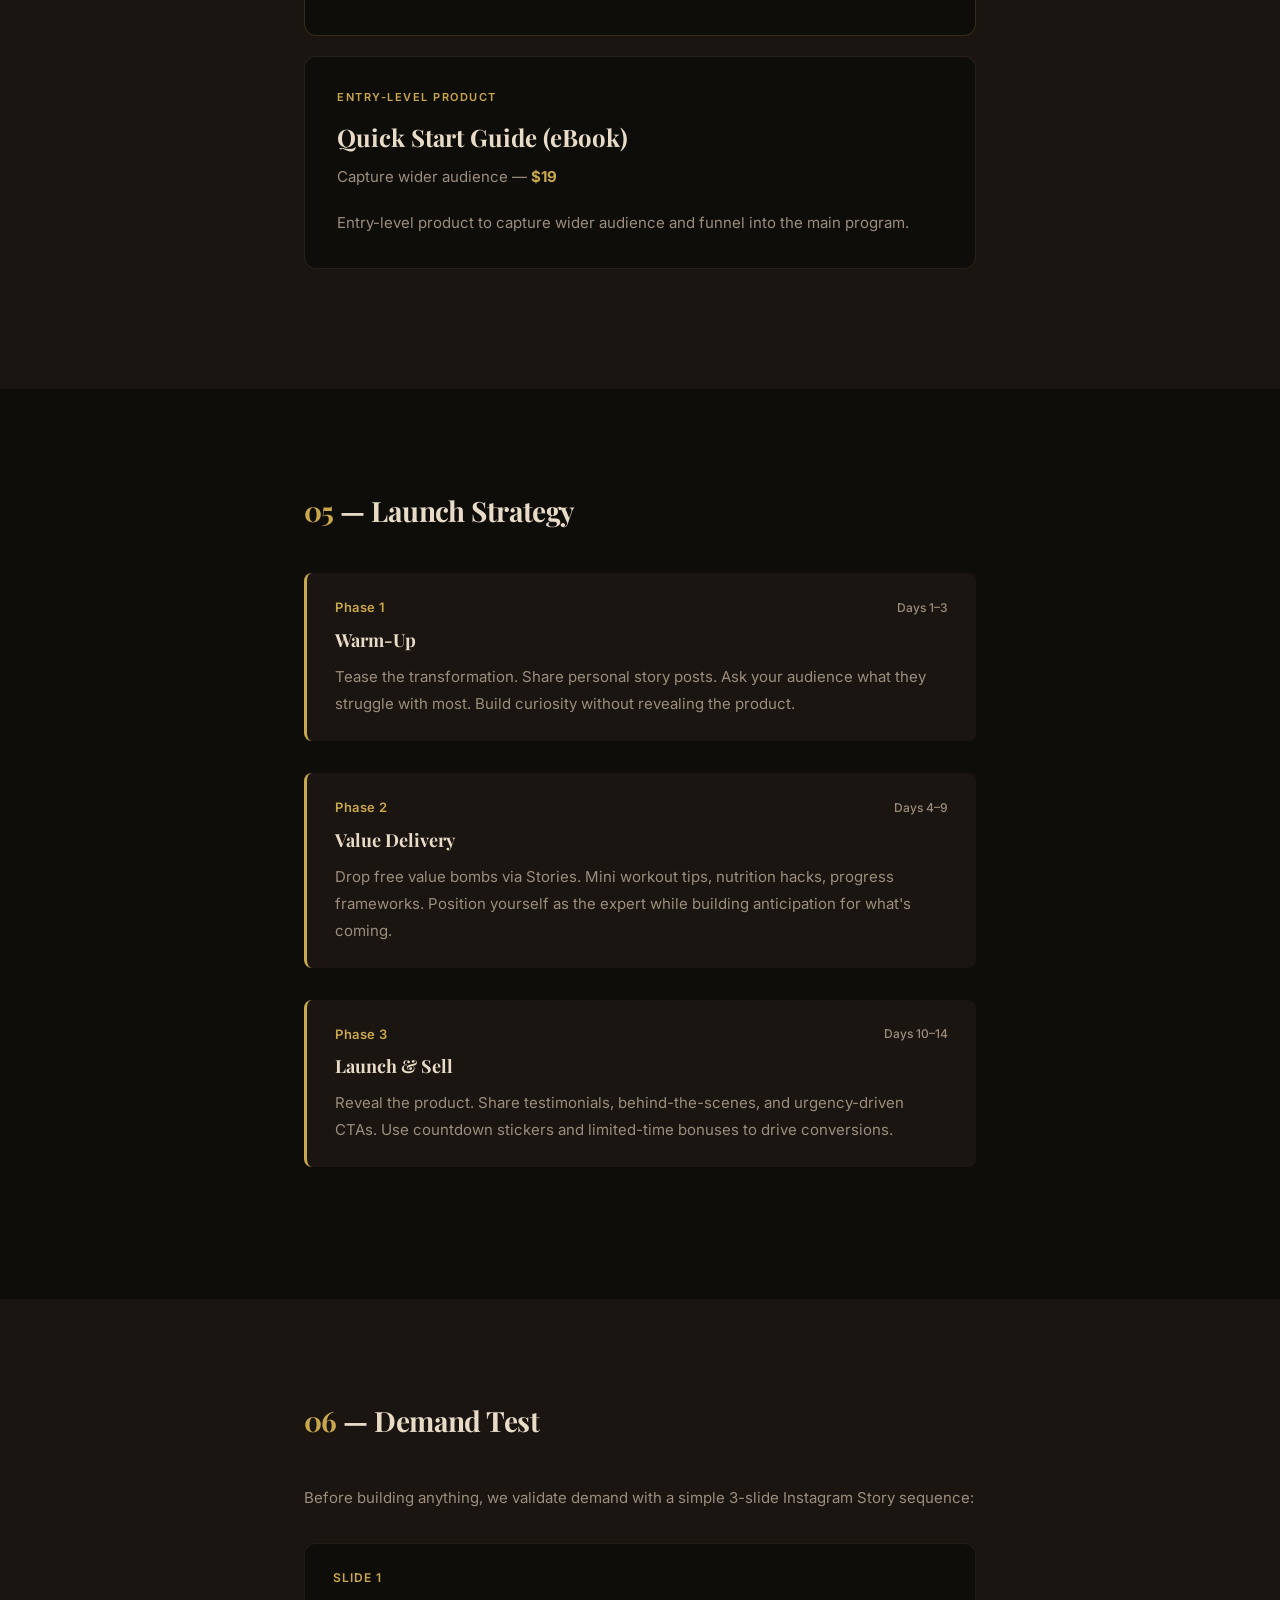
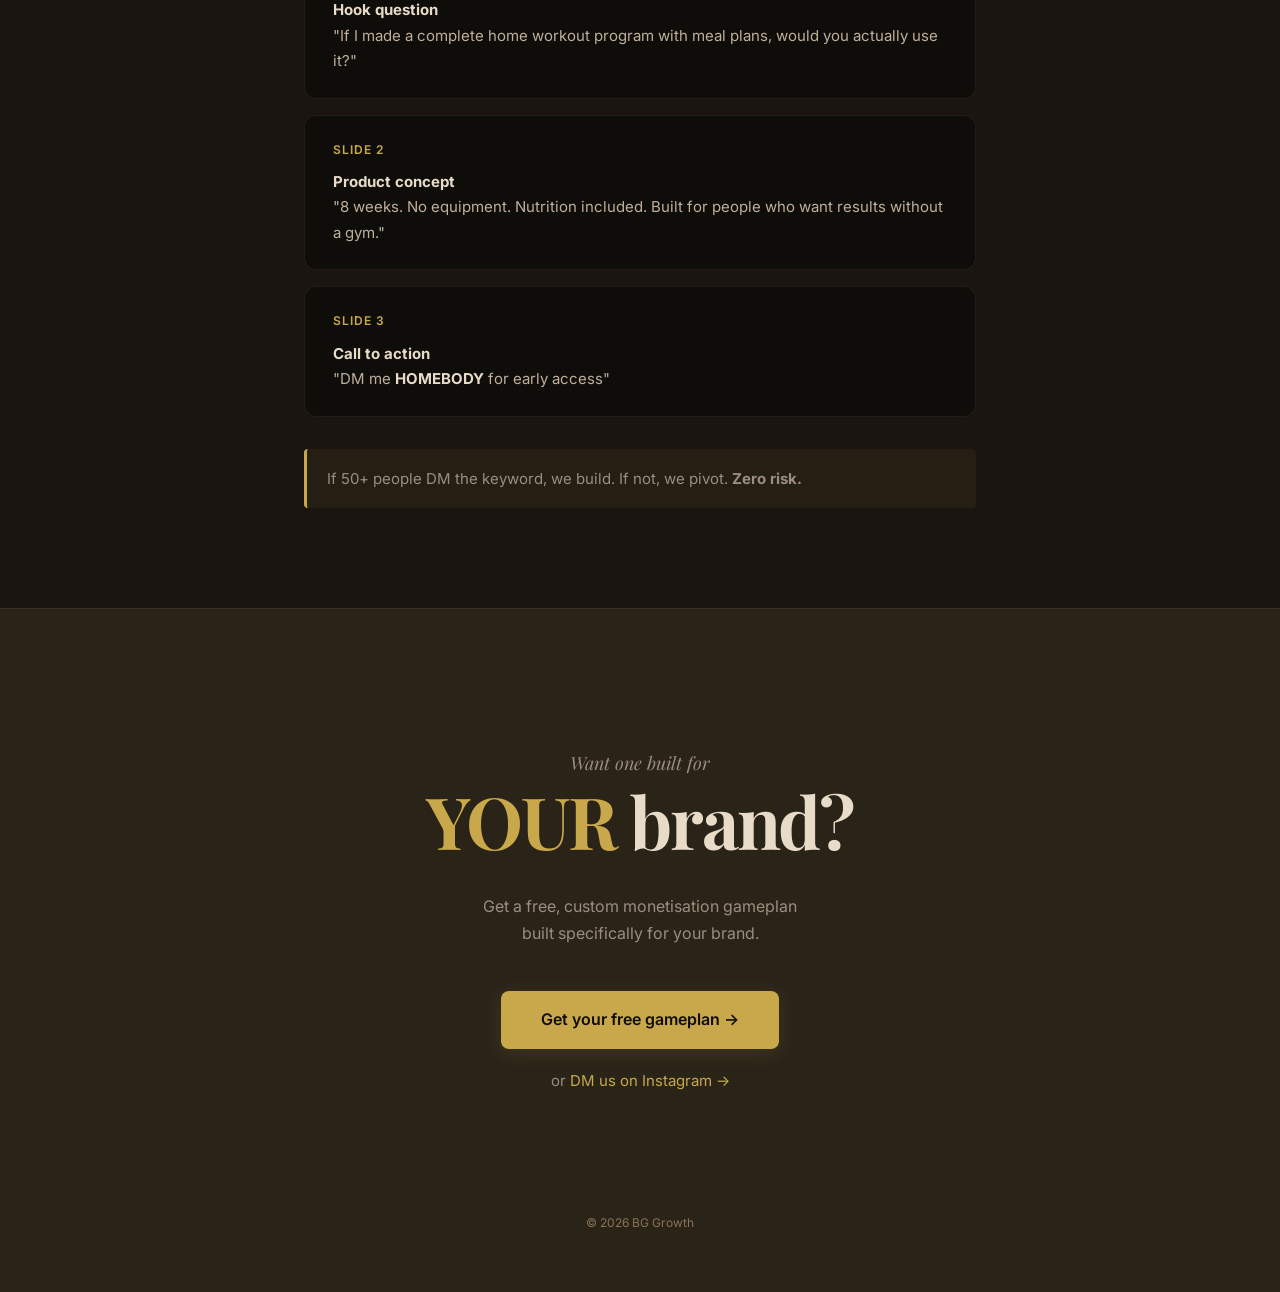
==== commit be4e5196: "dark academia redesign" ====
--- a/sample.html
+++ b/sample.html
@@ -18,7 +18,7 @@
     <div class="container gp-header-inner">
       <div class="logo" aria-label="BG Growth logo">
         <svg width="60" height="36" viewBox="0 0 60 36" xmlns="http://www.w3.org/2000/svg">
-          <text x="0" y="28" font-family="Inter, sans-serif" font-weight="700" font-size="32" fill="#F0F0F5">B</text>
+          <text x="0" y="28" font-family="Inter, sans-serif" font-weight="700" font-size="32" fill="#E8DCC8">B</text>
           <line x1="24" y1="4" x2="24" y2="32" stroke="#C9A84C" stroke-width="2.5"/>
           <text x="30" y="28" font-family="Inter, sans-serif" font-weight="700" font-size="32" fill="#C9A84C">G</text>
         </svg>
--- a/style.css
+++ b/style.css
@@ -12,8 +12,8 @@
 
 body {
   font-family: 'Inter', sans-serif;
-  background: #0A0A0F;
-  color: #F0F0F5;
+  background: #0f0d0a;
+  color: #E8DCC8;
   line-height: 1.6;
   -webkit-font-smoothing: antialiased;
   -moz-osx-font-smoothing: grayscale;
@@ -39,11 +39,11 @@
 }
 
 .text-white {
-  color: #F0F0F5;
+  color: #E8DCC8;
 }
 
 .dim {
-  color: #9999AA;
+  color: #9B8E7E;
 }
 
 /* ===== Layout ===== */
@@ -104,27 +104,29 @@
 .btn {
   display: inline-block;
   background: #C9A84C;
-  color: #0A0A0F;
+  color: #0f0d0a;
   font-family: 'Inter', sans-serif;
   font-weight: 600;
   font-size: 16px;
   padding: 16px 40px;
   border-radius: 8px;
-  transition: background 0.25s ease, transform 0.2s ease;
+  transition: background 0.25s ease, transform 0.2s ease, box-shadow 0.25s ease;
   cursor: pointer;
   border: none;
+  box-shadow: 0 4px 20px rgba(201, 168, 76, 0.15);
 }
 
 .btn:hover {
   background: #d4b65e;
   transform: translateY(-1px);
+  box-shadow: 0 6px 28px rgba(201, 168, 76, 0.25);
 }
 
 /* ========================================
    Section 1: Hero
    ======================================== */
 .hero {
-  background: #0A0A0F;
+  background: #0f0d0a;
   padding: 60px 0 100px;
   min-height: 100svh;
   display: flex;
@@ -140,7 +142,7 @@
   font-weight: 400;
   font-style: italic;
   font-size: 20px;
-  color: #9999AA;
+  color: #9B8E7E;
   margin-bottom: 4px;
   letter-spacing: 0.01em;
 }
@@ -161,7 +163,7 @@
 .hero-sub p {
   font-weight: 400;
   font-size: 17px;
-  color: #9999AA;
+  color: #9B8E7E;
   line-height: 2.2;
 }
 
@@ -186,7 +188,7 @@
 
 .hero-note {
   font-size: 13px;
-  color: #9999AA;
+  color: #9B8E7E;
   letter-spacing: 0.02em;
 }
 
@@ -209,8 +211,9 @@
    Section 2: The Problem
    ======================================== */
 .problem {
-  background: #0A0A0F;
+  background: #0f0d0a;
   padding: 140px 0;
+  border-top: 1px solid rgba(201, 168, 76, 0.1);
 }
 
 .problem-lines {
@@ -231,7 +234,7 @@
   font-family: 'Playfair Display', Georgia, serif;
   font-size: clamp(28px, 4.5vw, 42px);
   font-weight: 700;
-  color: #F0F0F5;
+  color: #E8DCC8;
   line-height: 1.3;
   margin: 36px 0;
   letter-spacing: -0.01em;
@@ -244,7 +247,7 @@
 .problem-punchline p {
   font-size: 17px;
   line-height: 2.2;
-  color: #CCCCDD;
+  color: #BFB09A;
   max-width: 640px;
 }
 
@@ -269,8 +272,9 @@
    Section 3: How It Works
    ======================================== */
 .how {
-  background: #141420;
+  background: #1a1510;
   padding: 140px 0;
+  border-top: 1px solid rgba(201, 168, 76, 0.1);
 }
 
 .steps {
@@ -307,14 +311,14 @@
   font-weight: 700;
   font-size: clamp(22px, 3vw, 28px);
   margin-bottom: 16px;
-  color: #F0F0F5;
+  color: #E8DCC8;
   line-height: 1.25;
   letter-spacing: 0;
 }
 
 .step-desc {
   font-size: 15px;
-  color: #9999AA;
+  color: #9B8E7E;
   line-height: 1.75;
 }
 
@@ -360,7 +364,7 @@
 
 .highlight-detail p {
   font-size: 16px;
-  color: #9999AA;
+  color: #9B8E7E;
   line-height: 1.7;
 }
 
@@ -394,8 +398,9 @@
    Section 4: What You Get
    ======================================== */
 .offer {
-  background: #0A0A0F;
+  background: #0f0d0a;
   padding: 140px 0;
+  border-top: 1px solid rgba(201, 168, 76, 0.1);
 }
 
 .offer-heading {
@@ -433,13 +438,13 @@
   display: block;
   font-weight: 600;
   font-size: 17px;
-  color: #F0F0F5;
+  color: #E8DCC8;
 }
 
 .offer-item-desc {
   display: block;
   font-size: 14px;
-  color: #9999AA;
+  color: #9B8E7E;
   line-height: 1.5;
 }
 
@@ -448,7 +453,7 @@
   margin-top: 56px;
   font-style: italic;
   font-size: 16px;
-  color: #9999AA;
+  color: #9B8E7E;
 }
 
 @media (max-width: 640px) {
@@ -465,15 +470,16 @@
    Section 4.5: Sample Gameplan
    ======================================== */
 .sample {
-  background: #1A1A2E;
+  background: #2a2318;
   padding: 140px 0;
+  border-top: 1px solid rgba(201, 168, 76, 0.1);
 }
 
 .sample-heading {
-  font-family: 'Inter', sans-serif;
+  font-family: 'Playfair Display', Georgia, serif;
   font-weight: 700;
   font-size: 32px;
-  color: #F0F0F5;
+  color: #E8DCC8;
   margin-bottom: 12px;
 }
 
@@ -481,23 +487,24 @@
   font-family: 'Inter', sans-serif;
   font-weight: 400;
   font-size: 16px;
-  color: #CCCCDD;
+  color: #9B8E7E;
   margin-bottom: 48px;
 }
 
 .sample-card {
-  background: #0A0A0F;
-  border: 1px solid #C9A84C;
+  background: #0f0d0a;
+  border: 1px solid rgba(201, 168, 76, 0.3);
   border-radius: 12px;
   padding: 40px;
   max-width: 400px;
   margin: 0 auto 48px;
-  box-shadow: 0 20px 60px rgba(0, 0, 0, 0.5);
-  transition: transform 0.3s ease;
+  box-shadow: 0 20px 60px rgba(0, 0, 0, 0.4), 0 0 0 1px rgba(201, 168, 76, 0.08);
+  transition: transform 0.3s ease, box-shadow 0.3s ease;
 }
 
 .sample-card:hover {
   transform: scale(1.02);
+  box-shadow: 0 24px 72px rgba(0, 0, 0, 0.5), 0 0 0 1px rgba(201, 168, 76, 0.15);
 }
 
 .sample-card-label {
@@ -518,10 +525,10 @@
 }
 
 .sample-card-name {
-  font-family: 'Inter', sans-serif;
+  font-family: 'Playfair Display', Georgia, serif;
   font-weight: 700;
   font-size: 28px;
-  color: #F0F0F5;
+  color: #E8DCC8;
   text-align: center;
   margin-bottom: 4px;
 }
@@ -547,7 +554,7 @@
 }
 
 .sample-stat-num {
-  font-family: 'Inter', sans-serif;
+  font-family: 'Playfair Display', Georgia, serif;
   font-weight: 700;
   font-size: 22px;
   color: #C9A84C;
@@ -557,7 +564,7 @@
   font-family: 'Inter', sans-serif;
   font-weight: 400;
   font-size: 10px;
-  color: #9999AA;
+  color: #9B8E7E;
   margin-top: 4px;
 }
 
@@ -568,10 +575,10 @@
 }
 
 .sample-list-heading {
-  font-family: 'Inter', sans-serif;
-  font-weight: 600;
+  font-family: 'Playfair Display', Georgia, serif;
+  font-weight: 700;
   font-size: 18px;
-  color: #F0F0F5;
+  color: #E8DCC8;
   margin-bottom: 12px;
 }
 
@@ -579,7 +586,7 @@
   font-family: 'Inter', sans-serif;
   font-weight: 400;
   font-size: 14px;
-  color: #CCCCDD;
+  color: #BFB09A;
   line-height: 2.0;
 }
 
@@ -596,8 +603,9 @@
    Section 5: FAQ
    ======================================== */
 .faq {
-  background: #141420;
+  background: #1a1510;
   padding: 140px 0;
+  border-top: 1px solid rgba(201, 168, 76, 0.1);
 }
 
 .faq-heading {
@@ -615,11 +623,11 @@
 }
 
 .accordion-item {
-  border-bottom: 1px solid rgba(153, 153, 170, 0.12);
+  border-bottom: 1px solid rgba(139, 115, 85, 0.2);
 }
 
 .accordion-item:first-child {
-  border-top: 1px solid rgba(153, 153, 170, 0.12);
+  border-top: 1px solid rgba(139, 115, 85, 0.2);
 }
 
 .accordion-trigger {
@@ -629,7 +637,7 @@
   align-items: center;
   background: none;
   border: none;
-  color: #F0F0F5;
+  color: #E8DCC8;
   font-family: 'Inter', sans-serif;
   font-size: 17px;
   font-weight: 600;
@@ -670,7 +678,7 @@
 }
 
 .accordion-panel p {
-  color: #9999AA;
+  color: #9B8E7E;
   font-size: 15px;
   line-height: 1.8;
 }
@@ -685,15 +693,16 @@
    Section 6: Final CTA
    ======================================== */
 .final-cta {
-  background: #1A1A2E;
+  background: #2a2318;
   padding: 140px 0 60px;
+  border-top: 1px solid rgba(201, 168, 76, 0.1);
 }
 
 .final-lead {
   font-family: 'Playfair Display', Georgia, serif;
   font-style: italic;
   font-size: 18px;
-  color: #9999AA;
+  color: #9B8E7E;
   margin-bottom: 4px;
 }
 
@@ -709,7 +718,7 @@
 
 .final-sub {
   font-size: 16px;
-  color: #9999AA;
+  color: #9B8E7E;
   margin-bottom: 44px;
   line-height: 1.7;
 }
@@ -720,7 +729,7 @@
 
 .final-dm {
   font-size: 15px;
-  color: #9999AA;
+  color: #9B8E7E;
   margin-bottom: 120px;
 }
 
@@ -735,7 +744,7 @@
 
 .footer p {
   font-size: 12px;
-  color: #9999AA;
+  color: #8B7355;
 }
 
 @media (max-width: 640px) {
--- a/sample.css
+++ b/sample.css
@@ -1,10 +1,10 @@
 /* ========================================
-   Sample Gameplan Page Styles
+   Sample Gameplan Page Styles — Dark Academia
    ======================================== */
 
 /* ===== Header ===== */
 .gp-header {
-  background: #0A0A0F;
+  background: #0f0d0a;
   padding: 40px 0 60px;
   border-bottom: 1px solid rgba(201, 168, 76, 0.12);
 }
@@ -44,46 +44,46 @@
   font-family: 'Inter', sans-serif;
   font-weight: 400;
   font-size: 14px;
-  color: #9999AA;
+  color: #9B8E7E;
 }
 
 /* ===== Sections ===== */
 .gp-section {
-  background: #0A0A0F;
+  background: #0f0d0a;
   padding: 100px 0;
 }
 
 .gp-section--alt {
-  background: #141420;
+  background: #1a1510;
 }
 
 .gp-heading {
-  font-family: 'Inter', sans-serif;
+  font-family: 'Playfair Display', Georgia, serif;
   font-weight: 700;
   font-size: 28px;
-  color: #F0F0F5;
+  color: #E8DCC8;
   margin-bottom: 40px;
   letter-spacing: -0.02em;
 }
 
 .gp-subheading {
-  font-family: 'Inter', sans-serif;
+  font-family: 'Playfair Display', Georgia, serif;
   font-weight: 600;
   font-size: 18px;
-  color: #F0F0F5;
+  color: #E8DCC8;
   margin-top: 36px;
   margin-bottom: 12px;
 }
 
 .gp-text {
   font-size: 15px;
-  color: #9999AA;
+  color: #9B8E7E;
   line-height: 1.8;
 }
 
 .gp-note {
   font-size: 15px;
-  color: #9999AA;
+  color: #9B8E7E;
   line-height: 1.8;
   margin-top: 32px;
   padding: 16px 20px;
@@ -94,7 +94,7 @@
 
 /* ===== Audit Card ===== */
 .gp-audit-card {
-  background: #141420;
+  background: #1a1510;
   border: 1px solid rgba(201, 168, 76, 0.2);
   border-radius: 12px;
   padding: 28px 32px;
@@ -102,7 +102,7 @@
 }
 
 .gp-section--alt .gp-audit-card {
-  background: #0A0A0F;
+  background: #0f0d0a;
 }
 
 .gp-audit-row {
@@ -110,7 +110,7 @@
   justify-content: space-between;
   align-items: baseline;
   padding: 10px 0;
-  border-bottom: 1px solid rgba(153, 153, 170, 0.08);
+  border-bottom: 1px solid rgba(139, 115, 85, 0.12);
 }
 
 .gp-audit-row:last-child {
@@ -120,7 +120,7 @@
 .gp-audit-label {
   font-size: 13px;
   font-weight: 500;
-  color: #9999AA;
+  color: #9B8E7E;
   flex-shrink: 0;
   margin-right: 16px;
 }
@@ -128,13 +128,13 @@
 .gp-audit-value {
   font-size: 15px;
   font-weight: 600;
-  color: #F0F0F5;
+  color: #E8DCC8;
   text-align: right;
 }
 
 /* ===== Opportunity Cards ===== */
 .gp-opp-card {
-  background: #0A0A0F;
+  background: #0f0d0a;
   border-left: 3px solid #C9A84C;
   border-radius: 8px;
   padding: 24px 28px;
@@ -142,7 +142,7 @@
 }
 
 .gp-section:not(.gp-section--alt) .gp-opp-card {
-  background: #141420;
+  background: #1a1510;
 }
 
 .gp-opp-num {
@@ -155,15 +155,16 @@
 }
 
 .gp-opp-title {
+  font-family: 'Playfair Display', Georgia, serif;
   font-size: 18px;
   font-weight: 700;
-  color: #F0F0F5;
+  color: #E8DCC8;
   margin-bottom: 8px;
 }
 
 .gp-opp-desc {
   font-size: 14px;
-  color: #9999AA;
+  color: #9B8E7E;
   line-height: 1.7;
 }
 
@@ -180,24 +181,25 @@
   flex-direction: column;
   align-items: center;
   flex: 1;
-  background: #141420;
+  background: #1a1510;
   border-radius: 12px;
   padding: 24px 16px;
+  border: 1px solid rgba(139, 115, 85, 0.12);
 }
 
 .gp-section--alt .gp-num-item {
-  background: #0A0A0F;
+  background: #0f0d0a;
 }
 
 .gp-num-big {
-  font-family: 'Inter', sans-serif;
+  font-family: 'Playfair Display', Georgia, serif;
   font-weight: 700;
   font-size: 28px;
 }
 
 .gp-num-label {
   font-size: 12px;
-  color: #9999AA;
+  color: #9B8E7E;
   margin-top: 6px;
   text-align: center;
 }
@@ -212,14 +214,14 @@
   display: flex;
   align-items: center;
   justify-content: space-between;
-  background: #141420;
+  background: #1a1510;
   border-radius: 8px;
   padding: 18px 24px;
   border: 1px solid transparent;
 }
 
 .gp-section--alt .gp-scenario {
-  background: #0A0A0F;
+  background: #0f0d0a;
 }
 
 .gp-scenario--highlight {
@@ -229,18 +231,19 @@
 .gp-scenario-label {
   font-size: 14px;
   font-weight: 600;
-  color: #F0F0F5;
+  color: #E8DCC8;
   min-width: 110px;
 }
 
 .gp-scenario-detail {
   font-size: 13px;
-  color: #9999AA;
+  color: #9B8E7E;
   flex: 1;
   text-align: center;
 }
 
 .gp-scenario-total {
+  font-family: 'Playfair Display', Georgia, serif;
   font-size: 20px;
   font-weight: 700;
   color: #C9A84C;
@@ -250,7 +253,7 @@
 
 /* ===== Product Card ===== */
 .gp-product-card {
-  background: #0A0A0F;
+  background: #0f0d0a;
   border: 1px solid rgba(201, 168, 76, 0.2);
   border-radius: 12px;
   padding: 32px;
@@ -258,11 +261,11 @@
 }
 
 .gp-section:not(.gp-section--alt) .gp-product-card {
-  background: #141420;
+  background: #1a1510;
 }
 
 .gp-product-card--secondary {
-  border-color: rgba(153, 153, 170, 0.15);
+  border-color: rgba(139, 115, 85, 0.2);
 }
 
 .gp-product-tag {
@@ -275,15 +278,16 @@
 }
 
 .gp-product-name {
+  font-family: 'Playfair Display', Georgia, serif;
   font-size: 24px;
   font-weight: 700;
-  color: #F0F0F5;
+  color: #E8DCC8;
   margin-bottom: 8px;
 }
 
 .gp-product-meta {
   font-size: 15px;
-  color: #9999AA;
+  color: #9B8E7E;
   margin-bottom: 20px;
 }
 
@@ -294,7 +298,7 @@
 
 .gp-product-list li {
   font-size: 14px;
-  color: #CCCCDD;
+  color: #BFB09A;
   padding: 8px 0;
   padding-left: 20px;
   position: relative;
@@ -313,13 +317,13 @@
 .gp-phase {
   margin-bottom: 32px;
   padding: 24px 28px;
-  background: #141420;
+  background: #1a1510;
   border-radius: 8px;
   border-left: 3px solid #C9A84C;
 }
 
 .gp-section--alt .gp-phase {
-  background: #0A0A0F;
+  background: #0f0d0a;
 }
 
 .gp-phase-header {
@@ -337,14 +341,15 @@
 
 .gp-phase-days {
   font-size: 12px;
-  color: #9999AA;
+  color: #9B8E7E;
   font-weight: 500;
 }
 
 .gp-phase-title {
+  font-family: 'Playfair Display', Georgia, serif;
   font-size: 18px;
   font-weight: 700;
-  color: #F0F0F5;
+  color: #E8DCC8;
   margin-bottom: 8px;
 }
 
@@ -357,14 +362,14 @@
 }
 
 .gp-slide {
-  background: #141420;
+  background: #1a1510;
   border-radius: 12px;
   padding: 24px 28px;
-  border: 1px solid rgba(153, 153, 170, 0.1);
+  border: 1px solid rgba(139, 115, 85, 0.15);
 }
 
 .gp-section--alt .gp-slide {
-  background: #0A0A0F;
+  background: #0f0d0a;
 }
 
 .gp-slide-num {
@@ -378,12 +383,12 @@
 
 .gp-slide-text {
   font-size: 15px;
-  color: #CCCCDD;
+  color: #BFB09A;
   line-height: 1.7;
 }
 
 .gp-slide-text strong {
-  color: #F0F0F5;
+  color: #E8DCC8;
 }
 
 /* ===== Responsive ===== */
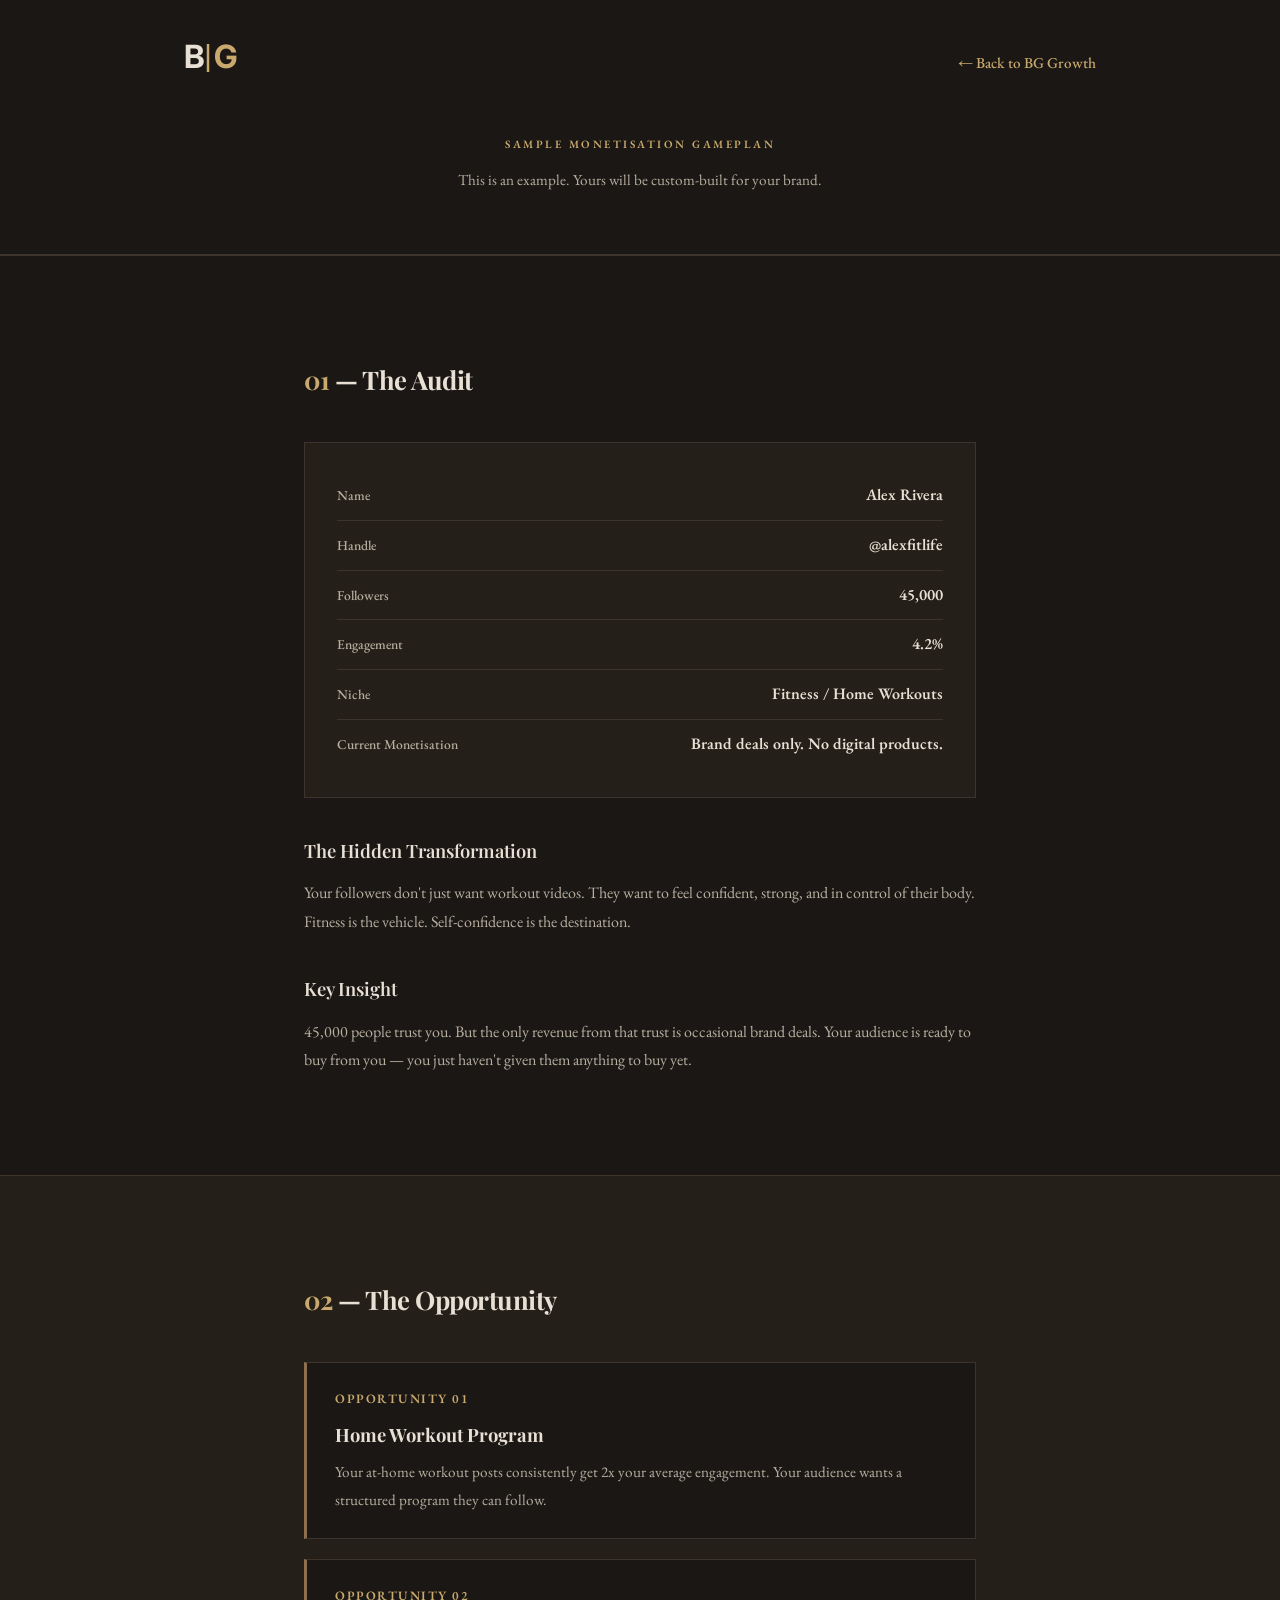
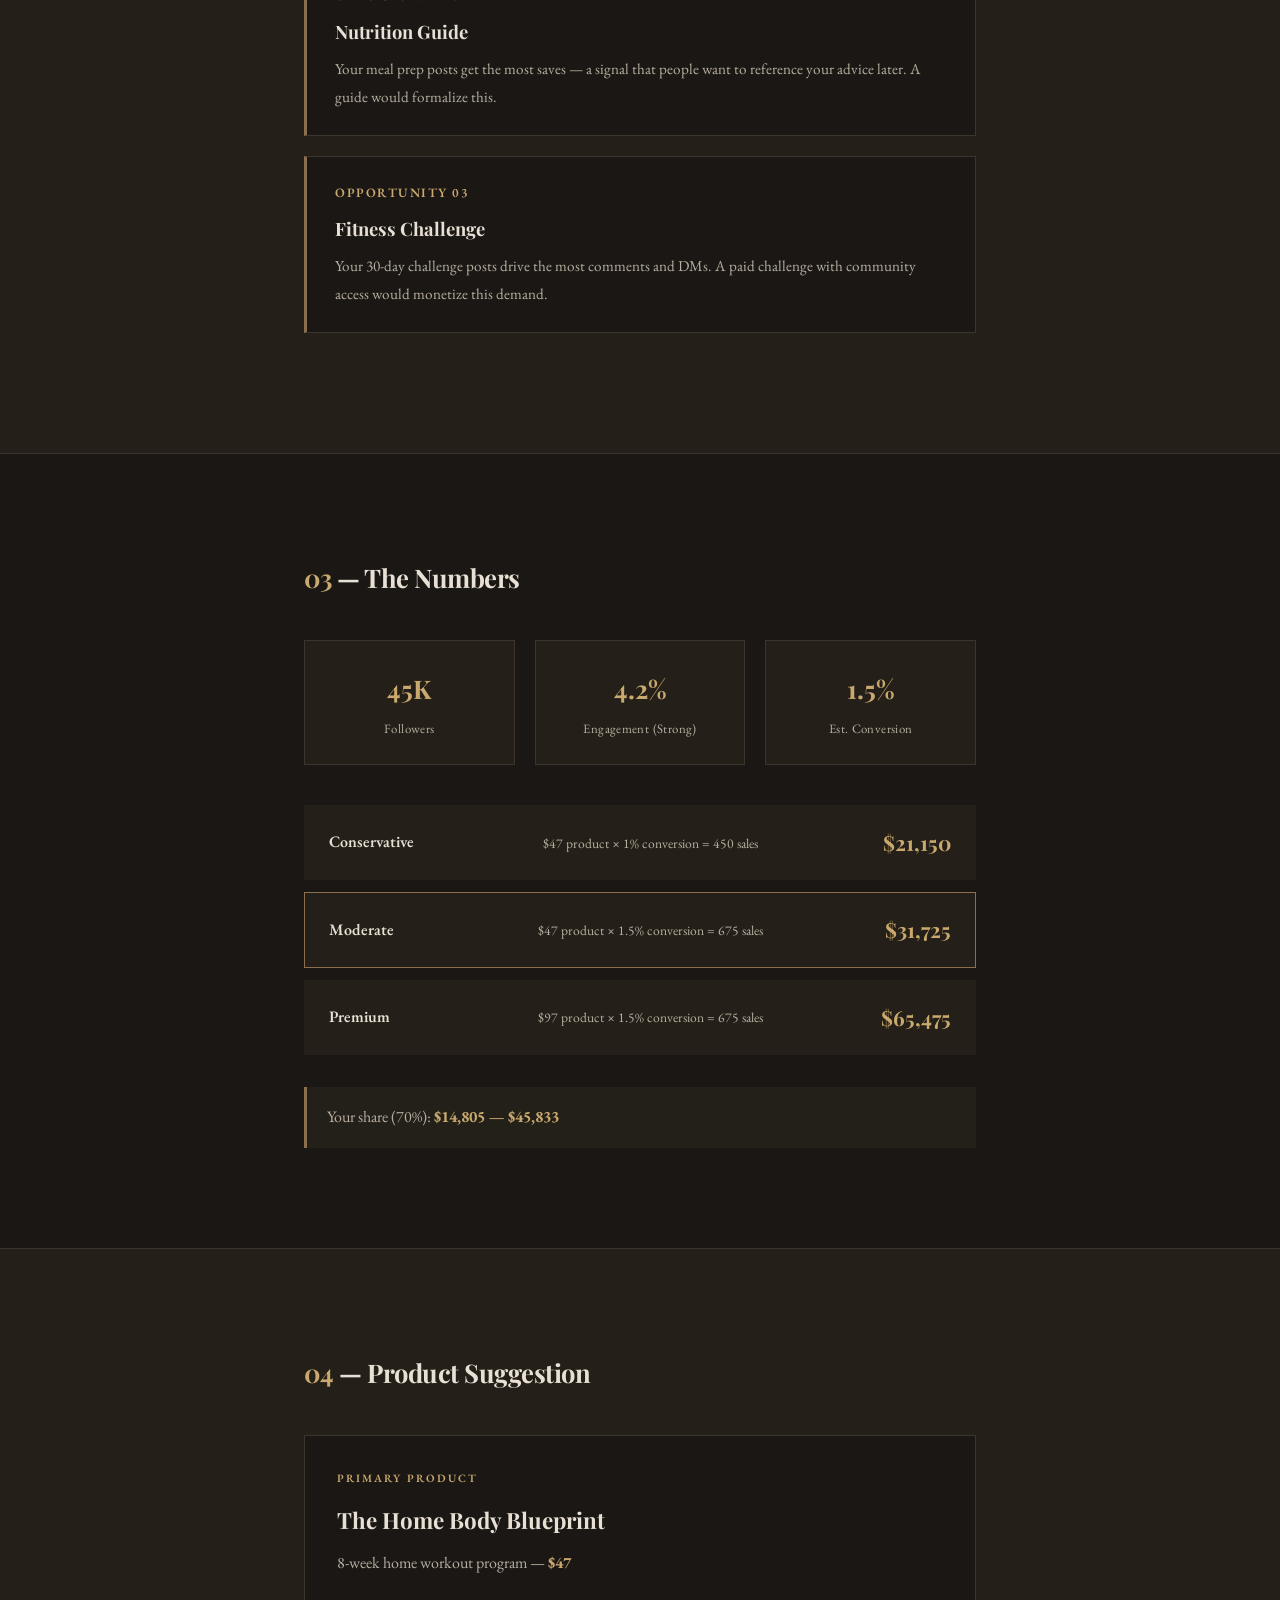
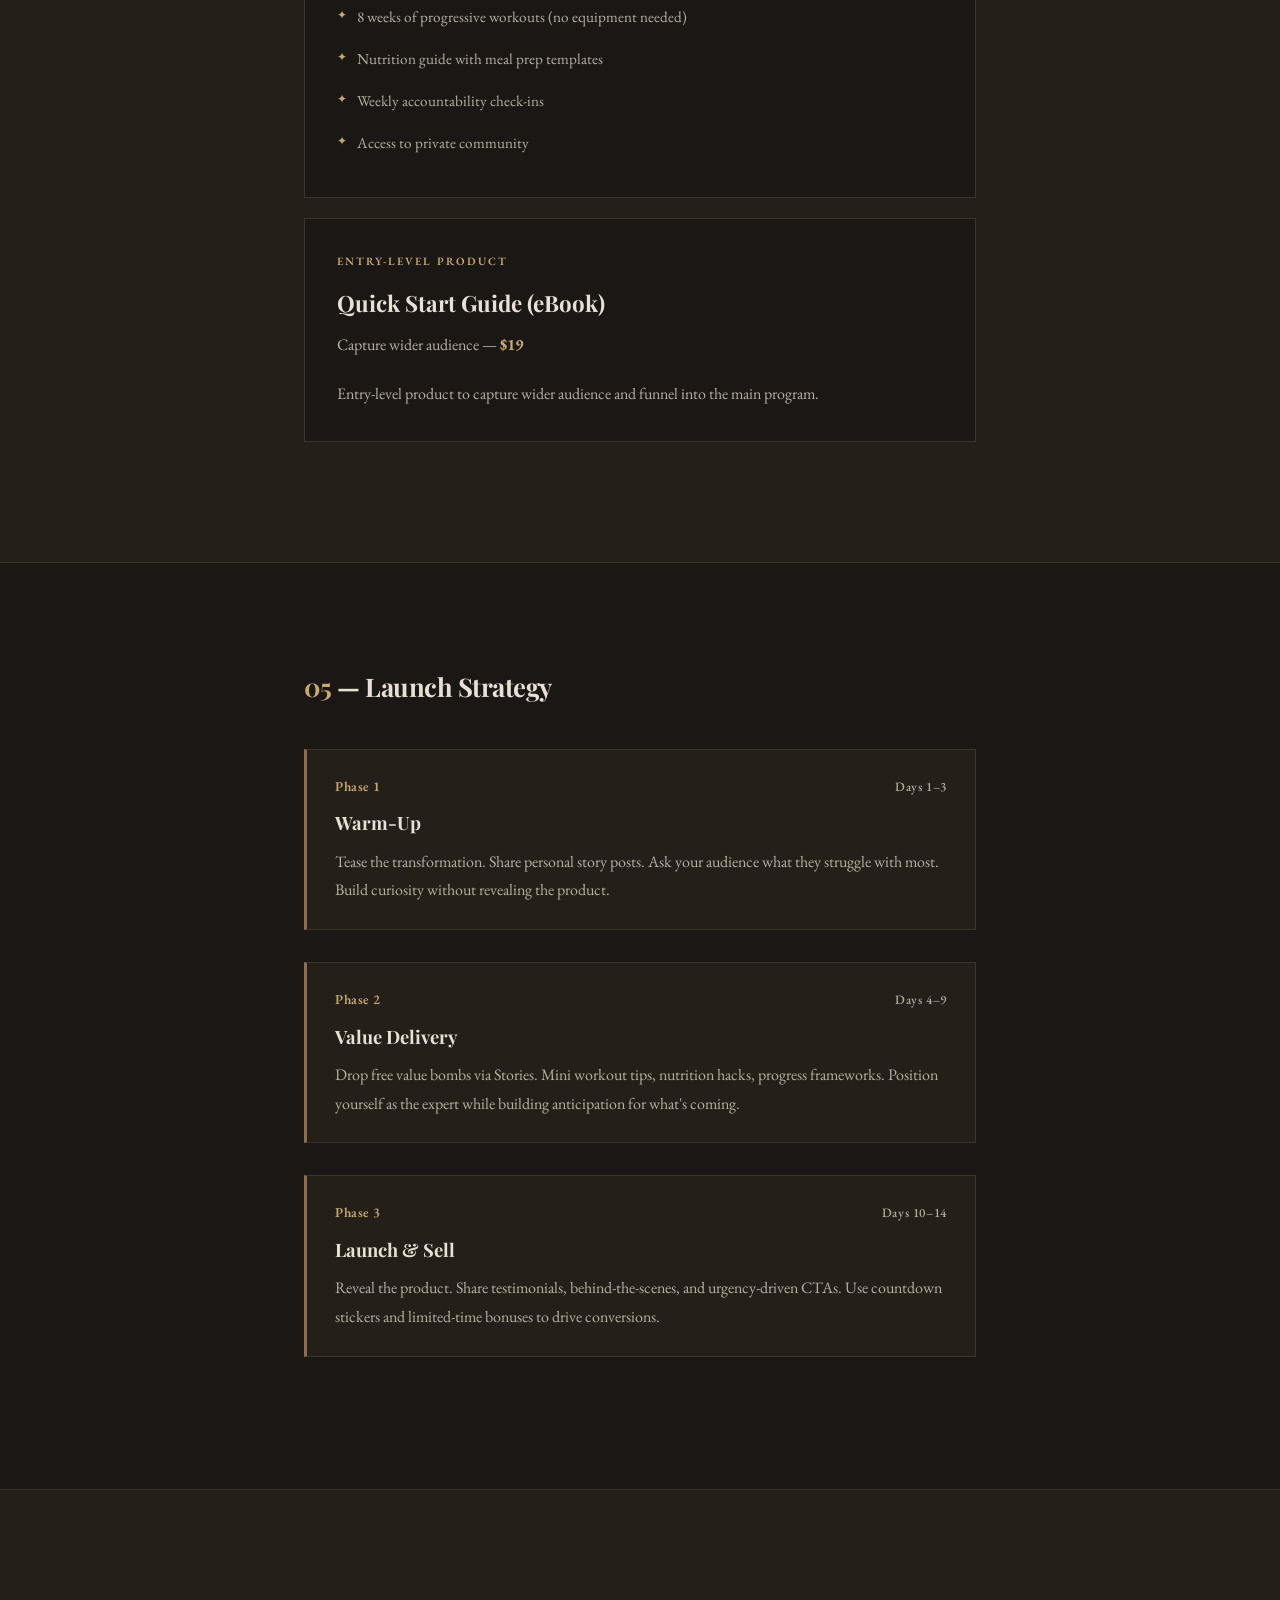
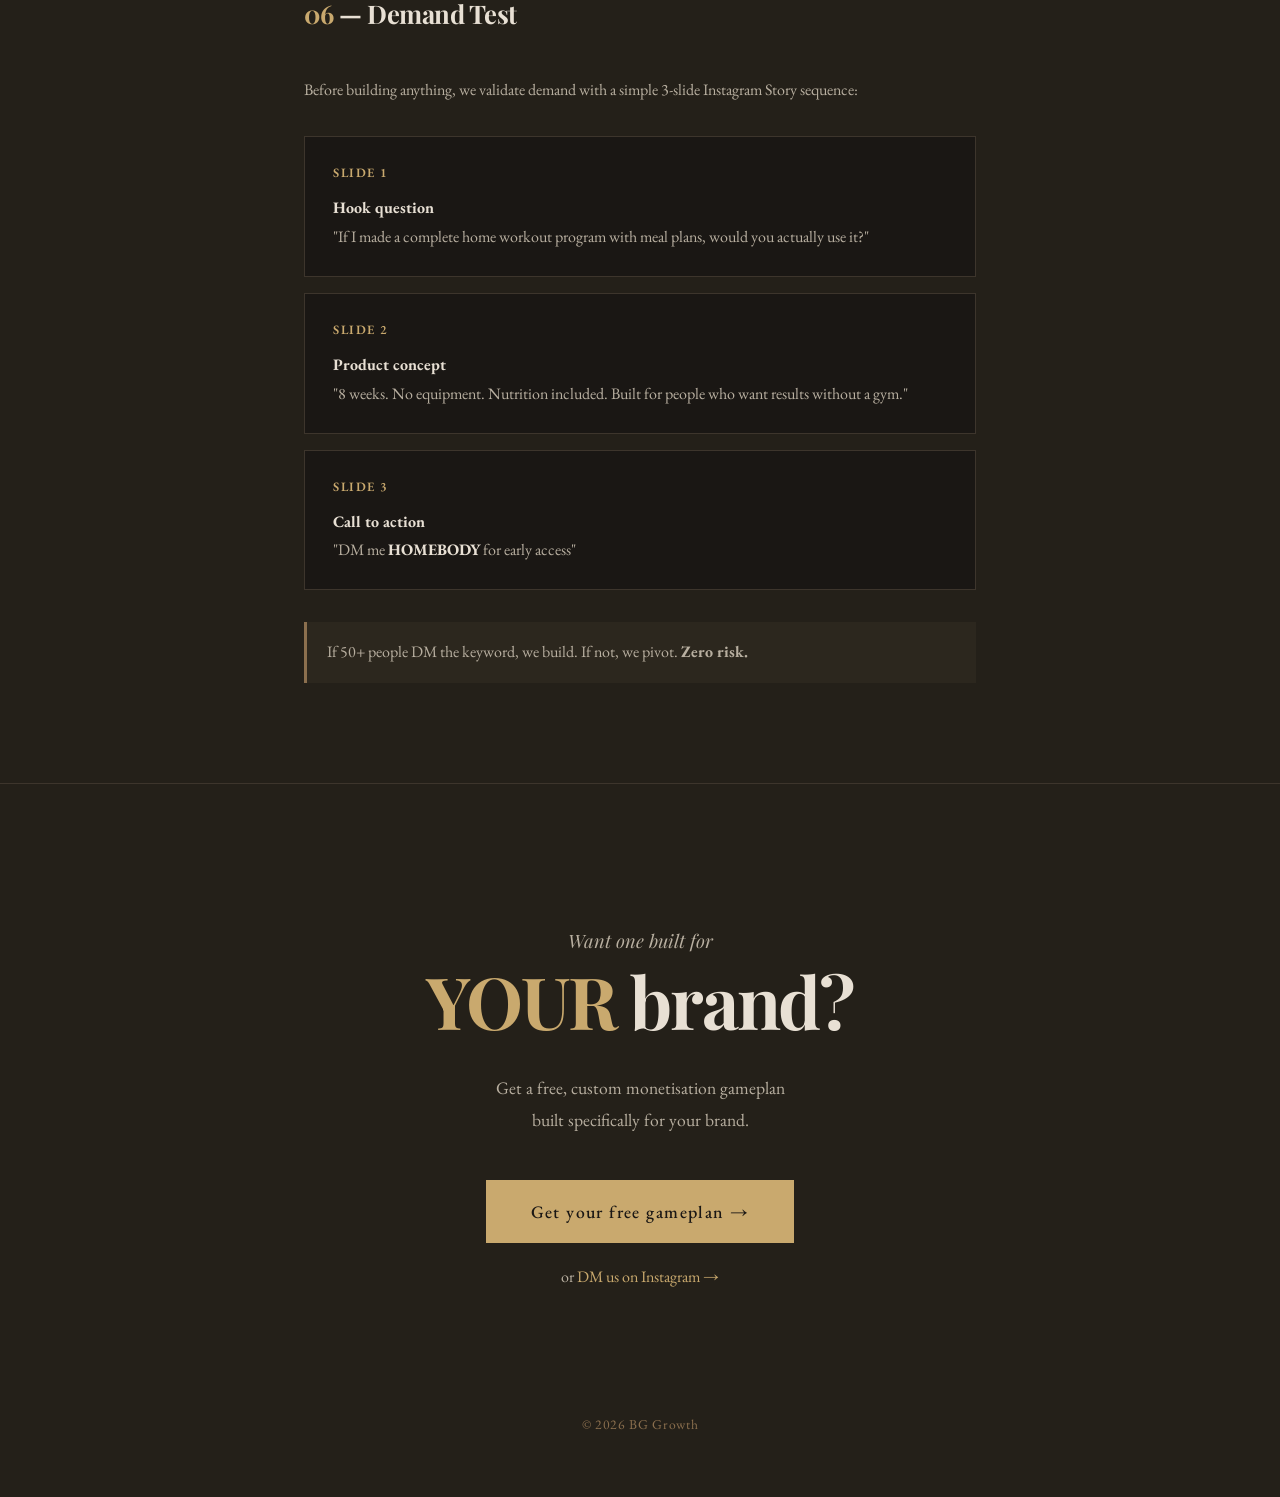
==== commit d6cb217e: "redesign landing page based on dark academia reference" ====
--- a/sample.html
+++ b/sample.html
@@ -7,7 +7,7 @@
   <title>Sample Gameplan — BG Growth</title>
   <link rel="preconnect" href="https://fonts.googleapis.com">
   <link rel="preconnect" href="https://fonts.gstatic.com" crossorigin>
-  <link href="https://fonts.googleapis.com/css2?family=Inter:wght@400;500;600;700&family=Playfair+Display:ital,wght@0,400;0,700;1,400&display=swap" rel="stylesheet">
+  <link href="https://fonts.googleapis.com/css2?family=EB+Garamond:ital,wght@0,400;0,500;0,600;1,400&family=Inter:wght@400;500;600;700&family=Playfair+Display:ital,wght@0,400;0,700;1,400&display=swap" rel="stylesheet">
   <link rel="stylesheet" href="style.css">
   <link rel="stylesheet" href="sample.css">
 </head>
@@ -18,9 +18,9 @@
     <div class="container gp-header-inner">
       <div class="logo" aria-label="BG Growth logo">
         <svg width="60" height="36" viewBox="0 0 60 36" xmlns="http://www.w3.org/2000/svg">
-          <text x="0" y="28" font-family="Inter, sans-serif" font-weight="700" font-size="32" fill="#E8DCC8">B</text>
-          <line x1="24" y1="4" x2="24" y2="32" stroke="#C9A84C" stroke-width="2.5"/>
-          <text x="30" y="28" font-family="Inter, sans-serif" font-weight="700" font-size="32" fill="#C9A84C">G</text>
+          <text x="0" y="28" font-family="Inter, sans-serif" font-weight="700" font-size="32" fill="#e8e0d4">B</text>
+          <line x1="24" y1="4" x2="24" y2="32" stroke="#c9a96e" stroke-width="2.5"/>
+          <text x="30" y="28" font-family="Inter, sans-serif" font-weight="700" font-size="32" fill="#c9a96e">G</text>
         </svg>
       </div>
       <a href="index.html" class="gp-back-link">&larr; Back to BG Growth</a>
--- a/style.css
+++ b/style.css
@@ -1,3 +1,16 @@
+/* ===== CSS Variables — Dark Academia ===== */
+:root {
+  --bg-primary: #1a1714;
+  --bg-secondary: #242019;
+  --bg-card: #2a2520;
+  --text-primary: #e8e0d4;
+  --text-secondary: #b8afa0;
+  --accent-gold: #c9a96e;
+  --accent-gold-dim: #a68b52;
+  --accent-warm: #8b6f4e;
+  --border: #3d352c;
+}
+
 /* ===== Reset & Base ===== */
 *, *::before, *::after {
   margin: 0;
@@ -11,10 +24,11 @@
 }
 
 body {
-  font-family: 'Inter', sans-serif;
-  background: #0f0d0a;
-  color: #E8DCC8;
-  line-height: 1.6;
+  font-family: 'EB Garamond', 'Georgia', serif;
+  background: var(--bg-primary);
+  color: var(--text-primary);
+  line-height: 1.8;
+  font-size: 18px;
   -webkit-font-smoothing: antialiased;
   -moz-osx-font-smoothing: grayscale;
 }
@@ -28,22 +42,17 @@
   list-style: none;
 }
 
-/* ===== Serif heading font ===== */
-.serif {
-  font-family: 'Playfair Display', Georgia, 'Times New Roman', serif;
-}
-
 /* ===== Utility ===== */
 .gold {
-  color: #C9A84C;
+  color: var(--accent-gold);
 }
 
 .text-white {
-  color: #E8DCC8;
+  color: var(--text-primary);
 }
 
 .dim {
-  color: #9B8E7E;
+  color: var(--text-secondary);
 }
 
 /* ===== Layout ===== */
@@ -68,11 +77,12 @@
 
 /* ===== Shared: Small label ===== */
 .small-label {
-  font-size: 13px;
-  font-weight: 600;
-  letter-spacing: 0.12em;
+  font-family: 'EB Garamond', serif;
+  font-size: 0.85rem;
+  font-weight: 500;
+  letter-spacing: 0.3em;
   text-transform: uppercase;
-  color: #C9A84C;
+  color: var(--accent-gold-dim);
   margin-bottom: 20px;
 }
 
@@ -103,34 +113,49 @@
 /* ===== Button ===== */
 .btn {
   display: inline-block;
-  background: #C9A84C;
-  color: #0f0d0a;
-  font-family: 'Inter', sans-serif;
-  font-weight: 600;
-  font-size: 16px;
-  padding: 16px 40px;
-  border-radius: 8px;
-  transition: background 0.25s ease, transform 0.2s ease, box-shadow 0.25s ease;
+  background: var(--accent-gold);
+  color: var(--bg-primary);
+  font-family: 'EB Garamond', serif;
+  font-weight: 500;
+  font-size: 1.1rem;
+  letter-spacing: 0.08em;
+  padding: 1rem 2.8rem;
+  border: none;
   cursor: pointer;
-  border: none;
-  box-shadow: 0 4px 20px rgba(201, 168, 76, 0.15);
+  transition: all 0.3s ease;
 }
 
 .btn:hover {
-  background: #d4b65e;
-  transform: translateY(-1px);
-  box-shadow: 0 6px 28px rgba(201, 168, 76, 0.25);
+  background: var(--accent-gold-dim);
+  transform: translateY(-2px);
+  box-shadow: 0 8px 30px rgba(201, 169, 110, 0.2);
 }
 
 /* ========================================
    Section 1: Hero
    ======================================== */
 .hero {
-  background: #0f0d0a;
+  background: var(--bg-primary);
   padding: 60px 0 100px;
   min-height: 100svh;
   display: flex;
   align-items: center;
+  position: relative;
+  overflow: hidden;
+}
+
+.hero::before {
+  content: '';
+  position: absolute;
+  inset: 0;
+  background:
+    radial-gradient(ellipse at 20% 50%, rgba(201, 169, 110, 0.06) 0%, transparent 60%),
+    radial-gradient(ellipse at 80% 30%, rgba(139, 111, 78, 0.05) 0%, transparent 50%);
+  pointer-events: none;
+}
+
+.hero .container {
+  position: relative;
 }
 
 .logo {
@@ -141,8 +166,8 @@
   font-family: 'Playfair Display', Georgia, serif;
   font-weight: 400;
   font-style: italic;
-  font-size: 20px;
-  color: #9B8E7E;
+  font-size: 1.2rem;
+  color: var(--text-secondary);
   margin-bottom: 4px;
   letter-spacing: 0.01em;
 }
@@ -162,8 +187,8 @@
 
 .hero-sub p {
   font-weight: 400;
-  font-size: 17px;
-  color: #9B8E7E;
+  font-size: 1.1rem;
+  color: var(--text-secondary);
   line-height: 2.2;
 }
 
@@ -187,9 +212,9 @@
 }
 
 .hero-note {
-  font-size: 13px;
-  color: #9B8E7E;
-  letter-spacing: 0.02em;
+  font-size: 0.85rem;
+  color: var(--text-secondary);
+  letter-spacing: 0.04em;
 }
 
 @media (max-width: 640px) {
@@ -197,7 +222,7 @@
     padding: 36px 0 60px;
   }
   .hero-lead {
-    font-size: 15px;
+    font-size: 1rem;
   }
   .hero-big {
     margin-bottom: 36px;
@@ -211,9 +236,9 @@
    Section 2: The Problem
    ======================================== */
 .problem {
-  background: #0f0d0a;
+  background: var(--bg-primary);
   padding: 140px 0;
-  border-top: 1px solid rgba(201, 168, 76, 0.1);
+  border-top: 1px solid var(--border);
 }
 
 .problem-lines {
@@ -221,20 +246,21 @@
 }
 
 .problem-lines p {
-  font-size: 17px;
-  line-height: 2.4;
+  font-size: 1.1rem;
+  line-height: 2.2;
   max-width: 640px;
 }
 
 .problem-lines strong {
   font-weight: 600;
+  color: var(--text-primary);
 }
 
 .problem-big {
   font-family: 'Playfair Display', Georgia, serif;
   font-size: clamp(28px, 4.5vw, 42px);
   font-weight: 700;
-  color: #E8DCC8;
+  color: var(--text-primary);
   line-height: 1.3;
   margin: 36px 0;
   letter-spacing: -0.01em;
@@ -245,20 +271,20 @@
 }
 
 .problem-punchline p {
-  font-size: 17px;
-  line-height: 2.2;
-  color: #BFB09A;
+  font-size: 1.1rem;
+  line-height: 2;
+  color: var(--text-secondary);
   max-width: 640px;
 }
 
 .problem-punchline strong {
-  font-weight: 700;
+  font-weight: 600;
 }
 
 .gold-line {
   width: 60px;
-  height: 2px;
-  background: #C9A84C;
+  height: 1px;
+  background: var(--accent-warm);
   margin-top: 56px;
 }
 
@@ -272,9 +298,9 @@
    Section 3: How It Works
    ======================================== */
 .how {
-  background: #1a1510;
+  background: var(--bg-secondary);
   padding: 140px 0;
-  border-top: 1px solid rgba(201, 168, 76, 0.1);
+  border-top: 1px solid var(--border);
 }
 
 .steps {
@@ -295,10 +321,10 @@
   font-family: 'Playfair Display', Georgia, serif;
   font-weight: 700;
   font-size: clamp(80px, 14vw, 128px);
-  color: #C9A84C;
+  color: var(--accent-gold-dim);
   line-height: 0.85;
   letter-spacing: -0.05em;
-  opacity: 0.3;
+  opacity: 0.35;
 }
 
 .step-content {
@@ -311,15 +337,15 @@
   font-weight: 700;
   font-size: clamp(22px, 3vw, 28px);
   margin-bottom: 16px;
-  color: #E8DCC8;
+  color: var(--text-primary);
   line-height: 1.25;
   letter-spacing: 0;
 }
 
 .step-desc {
-  font-size: 15px;
-  color: #9B8E7E;
-  line-height: 1.75;
+  font-size: 1rem;
+  color: var(--text-secondary);
+  line-height: 1.8;
 }
 
 /* 70% highlight */
@@ -329,7 +355,7 @@
   gap: 32px;
   margin-top: 96px;
   padding-top: 56px;
-  border-top: 1px solid rgba(201, 168, 76, 0.12);
+  border-top: 1px solid var(--border);
 }
 
 .highlight-block {
@@ -343,18 +369,18 @@
   font-family: 'Playfair Display', Georgia, serif;
   font-weight: 700;
   font-size: clamp(64px, 10vw, 96px);
-  color: #C9A84C;
+  color: var(--accent-gold);
   line-height: 0.9;
   letter-spacing: -0.03em;
 }
 
 .highlight-label {
-  font-size: 14px;
-  font-weight: 600;
+  font-size: 0.85rem;
+  font-weight: 500;
   text-transform: uppercase;
-  letter-spacing: 0.1em;
-  color: #C9A84C;
-  opacity: 0.6;
+  letter-spacing: 0.15em;
+  color: var(--accent-gold-dim);
+  opacity: 0.7;
   margin-top: 4px;
 }
 
@@ -363,9 +389,9 @@
 }
 
 .highlight-detail p {
-  font-size: 16px;
-  color: #9B8E7E;
-  line-height: 1.7;
+  font-size: 1.05rem;
+  color: var(--text-secondary);
+  line-height: 1.8;
 }
 
 @media (max-width: 640px) {
@@ -398,9 +424,9 @@
    Section 4: What You Get
    ======================================== */
 .offer {
-  background: #0f0d0a;
+  background: var(--bg-primary);
   padding: 140px 0;
-  border-top: 1px solid rgba(201, 168, 76, 0.1);
+  border-top: 1px solid var(--border);
 }
 
 .offer-heading {
@@ -422,38 +448,50 @@
   display: flex;
   flex-direction: column;
   gap: 6px;
+  padding: 24px;
+  background: var(--bg-card);
+  border: 1px solid var(--border);
+  transition: all 0.3s ease;
+}
+
+.offer-item:hover {
+  border-color: var(--accent-warm);
+  transform: translateY(-3px);
+  box-shadow: 0 10px 32px rgba(0, 0, 0, 0.25);
 }
 
 .offer-num {
   font-family: 'Playfair Display', Georgia, serif;
   font-weight: 400;
-  font-size: 32px;
+  font-size: 2rem;
   letter-spacing: -0.02em;
   line-height: 1;
-  opacity: 0.35;
+  color: var(--accent-gold-dim);
+  opacity: 0.4;
   margin-bottom: 4px;
 }
 
 .offer-item-title {
   display: block;
-  font-weight: 600;
-  font-size: 17px;
-  color: #E8DCC8;
+  font-family: 'Playfair Display', Georgia, serif;
+  font-weight: 700;
+  font-size: 1.1rem;
+  color: var(--text-primary);
 }
 
 .offer-item-desc {
   display: block;
-  font-size: 14px;
-  color: #9B8E7E;
-  line-height: 1.5;
+  font-size: 0.95rem;
+  color: var(--text-secondary);
+  line-height: 1.6;
 }
 
 .offer-note {
   font-family: 'Playfair Display', Georgia, serif;
   margin-top: 56px;
   font-style: italic;
-  font-size: 16px;
-  color: #9B8E7E;
+  font-size: 1.1rem;
+  color: var(--text-secondary);
 }
 
 @media (max-width: 640px) {
@@ -462,7 +500,7 @@
   }
   .offer-grid {
     grid-template-columns: 1fr;
-    gap: 32px;
+    gap: 20px;
   }
 }
 
@@ -470,74 +508,71 @@
    Section 4.5: Sample Gameplan
    ======================================== */
 .sample {
-  background: #2a2318;
+  background: var(--bg-secondary);
   padding: 140px 0;
-  border-top: 1px solid rgba(201, 168, 76, 0.1);
+  border-top: 1px solid var(--border);
 }
 
 .sample-heading {
   font-family: 'Playfair Display', Georgia, serif;
   font-weight: 700;
-  font-size: 32px;
-  color: #E8DCC8;
+  font-size: clamp(1.6rem, 4vw, 2rem);
+  color: var(--text-primary);
   margin-bottom: 12px;
 }
 
 .sample-sub {
-  font-family: 'Inter', sans-serif;
-  font-weight: 400;
-  font-size: 16px;
-  color: #9B8E7E;
+  font-size: 1.05rem;
+  color: var(--text-secondary);
   margin-bottom: 48px;
 }
 
 .sample-card {
-  background: #0f0d0a;
-  border: 1px solid rgba(201, 168, 76, 0.3);
-  border-radius: 12px;
+  background: var(--bg-primary);
+  border: 1px solid var(--accent-warm);
   padding: 40px;
   max-width: 400px;
   margin: 0 auto 48px;
-  box-shadow: 0 20px 60px rgba(0, 0, 0, 0.4), 0 0 0 1px rgba(201, 168, 76, 0.08);
-  transition: transform 0.3s ease, box-shadow 0.3s ease;
+  box-shadow: 0 20px 60px rgba(0, 0, 0, 0.35);
+  transition: all 0.3s ease;
 }
 
 .sample-card:hover {
-  transform: scale(1.02);
-  box-shadow: 0 24px 72px rgba(0, 0, 0, 0.5), 0 0 0 1px rgba(201, 168, 76, 0.15);
+  transform: translateY(-4px);
+  box-shadow: 0 24px 72px rgba(0, 0, 0, 0.45), 0 0 0 1px var(--accent-warm);
 }
 
 .sample-card-label {
   display: block;
-  font-family: 'Inter', sans-serif;
+  font-family: 'EB Garamond', serif;
   font-weight: 600;
-  font-size: 11px;
-  color: #C9A84C;
-  letter-spacing: 2px;
+  font-size: 0.7rem;
+  color: var(--accent-gold);
+  letter-spacing: 2.5px;
   text-align: center;
 }
 
 .sample-card-line {
   width: 60px;
   height: 1px;
-  background: #C9A84C;
+  background: var(--accent-warm);
   margin: 16px auto;
 }
 
 .sample-card-name {
   font-family: 'Playfair Display', Georgia, serif;
   font-weight: 700;
-  font-size: 28px;
-  color: #E8DCC8;
+  font-size: 1.6rem;
+  color: var(--text-primary);
   text-align: center;
   margin-bottom: 4px;
 }
 
 .sample-card-handle {
-  font-family: 'Inter', sans-serif;
+  font-family: 'EB Garamond', serif;
   font-weight: 400;
-  font-size: 16px;
-  color: #C9A84C;
+  font-size: 1rem;
+  color: var(--accent-gold);
   text-align: center;
   margin-bottom: 32px;
 }
@@ -556,16 +591,17 @@
 .sample-stat-num {
   font-family: 'Playfair Display', Georgia, serif;
   font-weight: 700;
-  font-size: 22px;
-  color: #C9A84C;
+  font-size: 1.3rem;
+  color: var(--accent-gold);
 }
 
 .sample-stat-label {
-  font-family: 'Inter', sans-serif;
+  font-family: 'EB Garamond', serif;
   font-weight: 400;
-  font-size: 10px;
-  color: #9B8E7E;
+  font-size: 0.7rem;
+  color: var(--text-secondary);
   margin-top: 4px;
+  letter-spacing: 0.05em;
 }
 
 .sample-list {
@@ -577,17 +613,15 @@
 .sample-list-heading {
   font-family: 'Playfair Display', Georgia, serif;
   font-weight: 700;
-  font-size: 18px;
-  color: #E8DCC8;
+  font-size: 1.15rem;
+  color: var(--text-primary);
   margin-bottom: 12px;
 }
 
 .sample-list-item {
-  font-family: 'Inter', sans-serif;
-  font-weight: 400;
-  font-size: 14px;
-  color: #BFB09A;
-  line-height: 2.0;
+  font-size: 0.95rem;
+  color: var(--text-secondary);
+  line-height: 2.2;
 }
 
 @media (max-width: 640px) {
@@ -603,9 +637,9 @@
    Section 5: FAQ
    ======================================== */
 .faq {
-  background: #1a1510;
+  background: var(--bg-primary);
   padding: 140px 0;
-  border-top: 1px solid rgba(201, 168, 76, 0.1);
+  border-top: 1px solid var(--border);
 }
 
 .faq-heading {
@@ -623,11 +657,11 @@
 }
 
 .accordion-item {
-  border-bottom: 1px solid rgba(139, 115, 85, 0.2);
+  border-bottom: 1px solid var(--border);
 }
 
 .accordion-item:first-child {
-  border-top: 1px solid rgba(139, 115, 85, 0.2);
+  border-top: 1px solid var(--border);
 }
 
 .accordion-trigger {
@@ -637,18 +671,23 @@
   align-items: center;
   background: none;
   border: none;
-  color: #E8DCC8;
-  font-family: 'Inter', sans-serif;
-  font-size: 17px;
-  font-weight: 600;
+  color: var(--text-primary);
+  font-family: 'EB Garamond', serif;
+  font-size: 1.1rem;
+  font-weight: 500;
   padding: 28px 0;
   cursor: pointer;
   text-align: left;
   gap: 16px;
+  transition: color 0.3s ease;
+}
+
+.accordion-trigger:hover {
+  color: var(--accent-gold);
 }
 
 .accordion-icon {
-  color: #C9A84C;
+  color: var(--accent-gold);
   font-size: 22px;
   font-weight: 400;
   flex-shrink: 0;
@@ -678,8 +717,8 @@
 }
 
 .accordion-panel p {
-  color: #9B8E7E;
-  font-size: 15px;
+  color: var(--text-secondary);
+  font-size: 1rem;
   line-height: 1.8;
 }
 
@@ -693,16 +732,16 @@
    Section 6: Final CTA
    ======================================== */
 .final-cta {
-  background: #2a2318;
+  background: var(--bg-secondary);
   padding: 140px 0 60px;
-  border-top: 1px solid rgba(201, 168, 76, 0.1);
+  border-top: 1px solid var(--border);
 }
 
 .final-lead {
   font-family: 'Playfair Display', Georgia, serif;
   font-style: italic;
-  font-size: 18px;
-  color: #9B8E7E;
+  font-size: 1.15rem;
+  color: var(--text-secondary);
   margin-bottom: 4px;
 }
 
@@ -717,10 +756,10 @@
 }
 
 .final-sub {
-  font-size: 16px;
-  color: #9B8E7E;
+  font-size: 1.1rem;
+  color: var(--text-secondary);
   margin-bottom: 44px;
-  line-height: 1.7;
+  line-height: 1.8;
 }
 
 .final-cta .btn {
@@ -728,23 +767,24 @@
 }
 
 .final-dm {
-  font-size: 15px;
-  color: #9B8E7E;
+  font-size: 1rem;
+  color: var(--text-secondary);
   margin-bottom: 120px;
 }
 
 .final-dm a {
-  color: #C9A84C;
-  transition: color 0.2s ease;
+  color: var(--accent-gold);
+  transition: color 0.3s ease;
 }
 
 .final-dm a:hover {
-  color: #d4b65e;
+  color: var(--accent-gold-dim);
 }
 
 .footer p {
-  font-size: 12px;
-  color: #8B7355;
+  font-size: 0.85rem;
+  color: var(--accent-warm);
+  letter-spacing: 0.05em;
 }
 
 @media (max-width: 640px) {
--- a/sample.css
+++ b/sample.css
@@ -1,12 +1,12 @@
 /* ========================================
-   Sample Gameplan Page Styles — Dark Academia
+   Sample Gameplan Page — Dark Academia Reference
    ======================================== */
 
 /* ===== Header ===== */
 .gp-header {
-  background: #0f0d0a;
+  background: var(--bg-primary);
   padding: 40px 0 60px;
-  border-bottom: 1px solid rgba(201, 168, 76, 0.12);
+  border-bottom: 1px solid var(--border);
 }
 
 .gp-header .logo {
@@ -21,47 +21,49 @@
 }
 
 .gp-back-link {
-  font-size: 14px;
+  font-family: 'EB Garamond', serif;
+  font-size: 0.95rem;
   font-weight: 500;
-  color: #C9A84C;
-  transition: color 0.2s ease;
+  color: var(--accent-gold);
+  transition: color 0.3s ease;
 }
 
 .gp-back-link:hover {
-  color: #d4b65e;
+  color: var(--accent-gold-dim);
 }
 
 .gp-label {
-  font-family: 'Inter', sans-serif;
-  font-weight: 600;
-  font-size: 11px;
-  color: #C9A84C;
-  letter-spacing: 2px;
+  font-family: 'EB Garamond', serif;
+  font-weight: 600;
+  font-size: 0.7rem;
+  color: var(--accent-gold);
+  letter-spacing: 2.5px;
   margin-bottom: 12px;
 }
 
 .gp-disclaimer {
-  font-family: 'Inter', sans-serif;
+  font-family: 'EB Garamond', serif;
   font-weight: 400;
-  font-size: 14px;
-  color: #9B8E7E;
+  font-size: 0.95rem;
+  color: var(--text-secondary);
 }
 
 /* ===== Sections ===== */
 .gp-section {
-  background: #0f0d0a;
+  background: var(--bg-primary);
   padding: 100px 0;
+  border-top: 1px solid var(--border);
 }
 
 .gp-section--alt {
-  background: #1a1510;
+  background: var(--bg-secondary);
 }
 
 .gp-heading {
   font-family: 'Playfair Display', Georgia, serif;
   font-weight: 700;
-  font-size: 28px;
-  color: #E8DCC8;
+  font-size: 1.6rem;
+  color: var(--text-primary);
   margin-bottom: 40px;
   letter-spacing: -0.02em;
 }
@@ -69,40 +71,43 @@
 .gp-subheading {
   font-family: 'Playfair Display', Georgia, serif;
   font-weight: 600;
-  font-size: 18px;
-  color: #E8DCC8;
+  font-size: 1.15rem;
+  color: var(--text-primary);
   margin-top: 36px;
   margin-bottom: 12px;
 }
 
 .gp-text {
-  font-size: 15px;
-  color: #9B8E7E;
+  font-size: 1rem;
+  color: var(--text-secondary);
   line-height: 1.8;
 }
 
 .gp-note {
-  font-size: 15px;
-  color: #9B8E7E;
+  font-size: 1rem;
+  color: var(--text-secondary);
   line-height: 1.8;
   margin-top: 32px;
   padding: 16px 20px;
-  background: rgba(201, 168, 76, 0.06);
-  border-left: 3px solid #C9A84C;
-  border-radius: 4px;
+  background: rgba(201, 169, 110, 0.05);
+  border-left: 3px solid var(--accent-warm);
 }
 
 /* ===== Audit Card ===== */
 .gp-audit-card {
-  background: #1a1510;
-  border: 1px solid rgba(201, 168, 76, 0.2);
-  border-radius: 12px;
+  background: var(--bg-secondary);
+  border: 1px solid var(--border);
   padding: 28px 32px;
   margin-bottom: 8px;
+  transition: border-color 0.3s ease;
+}
+
+.gp-audit-card:hover {
+  border-color: var(--accent-warm);
 }
 
 .gp-section--alt .gp-audit-card {
-  background: #0f0d0a;
+  background: var(--bg-primary);
 }
 
 .gp-audit-row {
@@ -110,7 +115,7 @@
   justify-content: space-between;
   align-items: baseline;
   padding: 10px 0;
-  border-bottom: 1px solid rgba(139, 115, 85, 0.12);
+  border-bottom: 1px solid var(--border);
 }
 
 .gp-audit-row:last-child {
@@ -118,37 +123,45 @@
 }
 
 .gp-audit-label {
-  font-size: 13px;
+  font-size: 0.85rem;
   font-weight: 500;
-  color: #9B8E7E;
+  color: var(--text-secondary);
   flex-shrink: 0;
   margin-right: 16px;
 }
 
 .gp-audit-value {
-  font-size: 15px;
-  font-weight: 600;
-  color: #E8DCC8;
+  font-size: 1rem;
+  font-weight: 600;
+  color: var(--text-primary);
   text-align: right;
 }
 
 /* ===== Opportunity Cards ===== */
 .gp-opp-card {
-  background: #0f0d0a;
-  border-left: 3px solid #C9A84C;
-  border-radius: 8px;
+  background: var(--bg-primary);
+  border: 1px solid var(--border);
+  border-left: 3px solid var(--accent-warm);
   padding: 24px 28px;
   margin-bottom: 20px;
+  transition: all 0.3s ease;
+}
+
+.gp-opp-card:hover {
+  border-color: var(--accent-warm);
+  transform: translateY(-2px);
+  box-shadow: 0 8px 24px rgba(0, 0, 0, 0.2);
 }
 
 .gp-section:not(.gp-section--alt) .gp-opp-card {
-  background: #1a1510;
+  background: var(--bg-secondary);
 }
 
 .gp-opp-num {
-  font-size: 12px;
-  font-weight: 600;
-  letter-spacing: 1px;
+  font-family: 'EB Garamond', serif;
+  font-size: 0.8rem;
+  font-weight: 600;
+  letter-spacing: 1.5px;
   text-transform: uppercase;
   display: block;
   margin-bottom: 8px;
@@ -156,16 +169,16 @@
 
 .gp-opp-title {
   font-family: 'Playfair Display', Georgia, serif;
-  font-size: 18px;
-  font-weight: 700;
-  color: #E8DCC8;
+  font-size: 1.15rem;
+  font-weight: 700;
+  color: var(--text-primary);
   margin-bottom: 8px;
 }
 
 .gp-opp-desc {
-  font-size: 14px;
-  color: #9B8E7E;
-  line-height: 1.7;
+  font-size: 0.95rem;
+  color: var(--text-secondary);
+  line-height: 1.8;
 }
 
 /* ===== Numbers ===== */
@@ -181,27 +194,27 @@
   flex-direction: column;
   align-items: center;
   flex: 1;
-  background: #1a1510;
-  border-radius: 12px;
+  background: var(--bg-secondary);
   padding: 24px 16px;
-  border: 1px solid rgba(139, 115, 85, 0.12);
+  border: 1px solid var(--border);
 }
 
 .gp-section--alt .gp-num-item {
-  background: #0f0d0a;
+  background: var(--bg-primary);
 }
 
 .gp-num-big {
   font-family: 'Playfair Display', Georgia, serif;
   font-weight: 700;
-  font-size: 28px;
+  font-size: 1.6rem;
 }
 
 .gp-num-label {
-  font-size: 12px;
-  color: #9B8E7E;
+  font-size: 0.8rem;
+  color: var(--text-secondary);
   margin-top: 6px;
   text-align: center;
+  letter-spacing: 0.03em;
 }
 
 .gp-scenarios {
@@ -214,80 +227,88 @@
   display: flex;
   align-items: center;
   justify-content: space-between;
-  background: #1a1510;
-  border-radius: 8px;
+  background: var(--bg-secondary);
   padding: 18px 24px;
   border: 1px solid transparent;
+  transition: border-color 0.3s ease;
 }
 
 .gp-section--alt .gp-scenario {
-  background: #0f0d0a;
+  background: var(--bg-primary);
 }
 
 .gp-scenario--highlight {
-  border-color: #C9A84C;
+  border-color: var(--accent-warm);
 }
 
 .gp-scenario-label {
-  font-size: 14px;
-  font-weight: 600;
-  color: #E8DCC8;
+  font-family: 'EB Garamond', serif;
+  font-size: 1rem;
+  font-weight: 600;
+  color: var(--text-primary);
   min-width: 110px;
 }
 
 .gp-scenario-detail {
-  font-size: 13px;
-  color: #9B8E7E;
+  font-size: 0.85rem;
+  color: var(--text-secondary);
   flex: 1;
   text-align: center;
 }
 
 .gp-scenario-total {
   font-family: 'Playfair Display', Georgia, serif;
-  font-size: 20px;
-  font-weight: 700;
-  color: #C9A84C;
+  font-size: 1.3rem;
+  font-weight: 700;
+  color: var(--accent-gold);
   min-width: 90px;
   text-align: right;
 }
 
 /* ===== Product Card ===== */
 .gp-product-card {
-  background: #0f0d0a;
-  border: 1px solid rgba(201, 168, 76, 0.2);
-  border-radius: 12px;
+  background: var(--bg-primary);
+  border: 1px solid var(--border);
   padding: 32px;
   margin-bottom: 20px;
+  transition: all 0.3s ease;
+}
+
+.gp-product-card:hover {
+  border-color: var(--accent-warm);
+  transform: translateY(-2px);
+  box-shadow: 0 8px 24px rgba(0, 0, 0, 0.2);
 }
 
 .gp-section:not(.gp-section--alt) .gp-product-card {
-  background: #1a1510;
+  background: var(--bg-secondary);
 }
 
 .gp-product-card--secondary {
-  border-color: rgba(139, 115, 85, 0.2);
+  border-color: var(--border);
 }
 
 .gp-product-tag {
-  font-size: 11px;
-  font-weight: 600;
-  letter-spacing: 1.5px;
-  color: #C9A84C;
+  font-family: 'EB Garamond', serif;
+  font-size: 0.7rem;
+  font-weight: 600;
+  letter-spacing: 2px;
+  color: var(--accent-gold);
   display: block;
   margin-bottom: 12px;
 }
 
 .gp-product-name {
   font-family: 'Playfair Display', Georgia, serif;
-  font-size: 24px;
-  font-weight: 700;
-  color: #E8DCC8;
+  font-size: 1.4rem;
+  font-weight: 700;
+  color: var(--text-primary);
   margin-bottom: 8px;
 }
 
 .gp-product-meta {
-  font-size: 15px;
-  color: #9B8E7E;
+  font-size: 1rem;
+  color: var(--text-secondary);
   margin-bottom: 20px;
 }
 
@@ -297,17 +318,17 @@
 }
 
 .gp-product-list li {
-  font-size: 14px;
-  color: #BFB09A;
+  font-size: 0.95rem;
+  color: var(--text-secondary);
   padding: 8px 0;
   padding-left: 20px;
   position: relative;
-  line-height: 1.6;
+  line-height: 1.7;
 }
 
 .gp-product-list li::before {
   content: "\2726";
-  color: #C9A84C;
+  color: var(--accent-gold);
   position: absolute;
   left: 0;
   font-size: 12px;
@@ -317,13 +338,20 @@
 .gp-phase {
   margin-bottom: 32px;
   padding: 24px 28px;
-  background: #1a1510;
-  border-radius: 8px;
-  border-left: 3px solid #C9A84C;
+  background: var(--bg-secondary);
+  border: 1px solid var(--border);
+  border-left: 3px solid var(--accent-warm);
+  transition: all 0.3s ease;
+}
+
+.gp-phase:hover {
+  border-color: var(--accent-warm);
+  transform: translateY(-2px);
+  box-shadow: 0 8px 24px rgba(0, 0, 0, 0.2);
 }
 
 .gp-section--alt .gp-phase {
-  background: #0f0d0a;
+  background: var(--bg-primary);
 }
 
 .gp-phase-header {
@@ -334,22 +362,24 @@
 }
 
 .gp-phase-num {
-  font-size: 13px;
+  font-family: 'EB Garamond', serif;
+  font-size: 0.85rem;
   font-weight: 600;
   letter-spacing: 0.5px;
 }
 
 .gp-phase-days {
-  font-size: 12px;
-  color: #9B8E7E;
+  font-size: 0.8rem;
+  color: var(--text-secondary);
   font-weight: 500;
+  letter-spacing: 0.05em;
 }
 
 .gp-phase-title {
   font-family: 'Playfair Display', Georgia, serif;
-  font-size: 18px;
-  font-weight: 700;
-  color: #E8DCC8;
+  font-size: 1.15rem;
+  font-weight: 700;
+  color: var(--text-primary);
   margin-bottom: 8px;
 }
 
@@ -362,33 +392,38 @@
 }
 
 .gp-slide {
-  background: #1a1510;
-  border-radius: 12px;
+  background: var(--bg-secondary);
   padding: 24px 28px;
-  border: 1px solid rgba(139, 115, 85, 0.15);
+  border: 1px solid var(--border);
+  transition: border-color 0.3s ease;
+}
+
+.gp-slide:hover {
+  border-color: var(--accent-warm);
 }
 
 .gp-section--alt .gp-slide {
-  background: #0f0d0a;
+  background: var(--bg-primary);
 }
 
 .gp-slide-num {
-  font-size: 12px;
-  font-weight: 600;
-  letter-spacing: 1px;
+  font-family: 'EB Garamond', serif;
+  font-size: 0.8rem;
+  font-weight: 600;
+  letter-spacing: 1.5px;
   text-transform: uppercase;
   display: block;
   margin-bottom: 10px;
 }
 
 .gp-slide-text {
-  font-size: 15px;
-  color: #BFB09A;
-  line-height: 1.7;
+  font-size: 1rem;
+  color: var(--text-secondary);
+  line-height: 1.8;
 }
 
 .gp-slide-text strong {
-  color: #E8DCC8;
+  color: var(--text-primary);
 }
 
 /* ===== Responsive ===== */
@@ -406,7 +441,7 @@
   }
 
   .gp-heading {
-    font-size: 22px;
+    font-size: 1.3rem;
   }
 
   .gp-audit-card {
@@ -446,6 +481,6 @@
   }
 
   .gp-product-name {
-    font-size: 20px;
-  }
-}
+    font-size: 1.2rem;
+  }
+}
